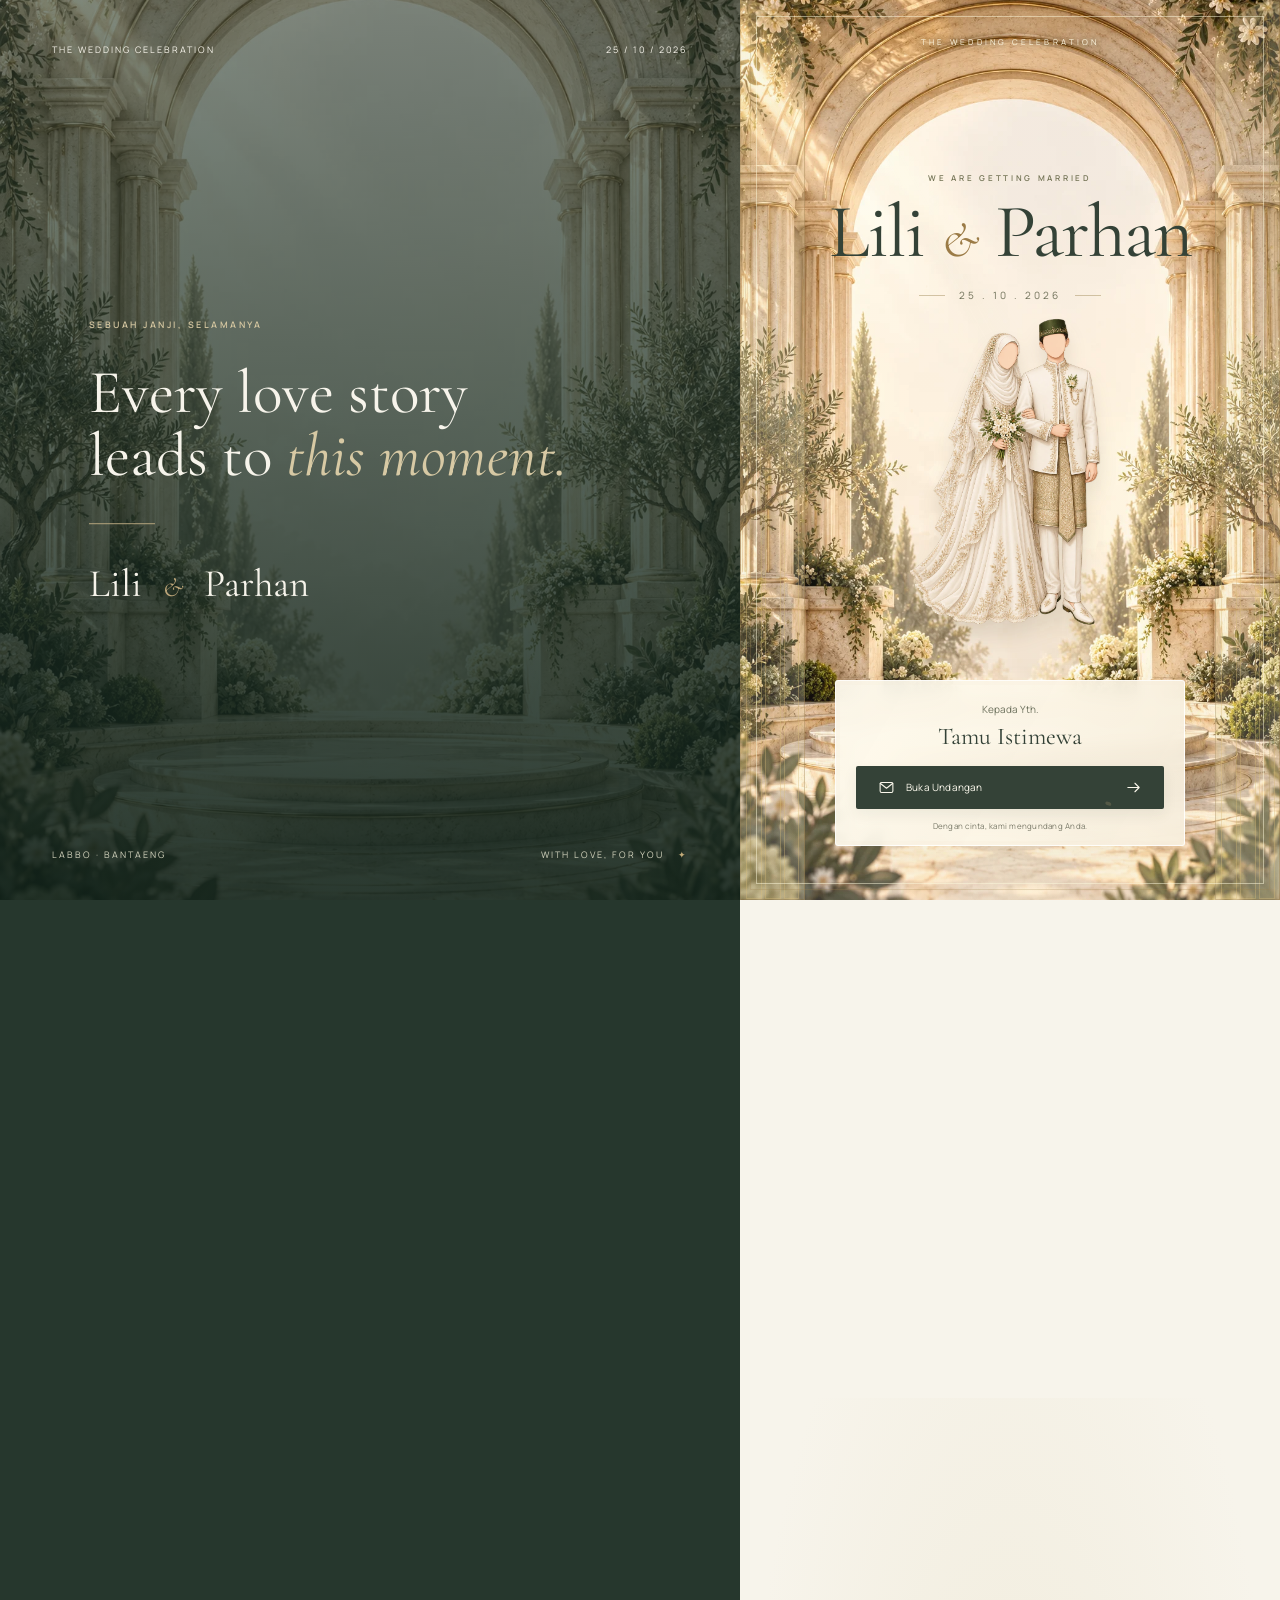
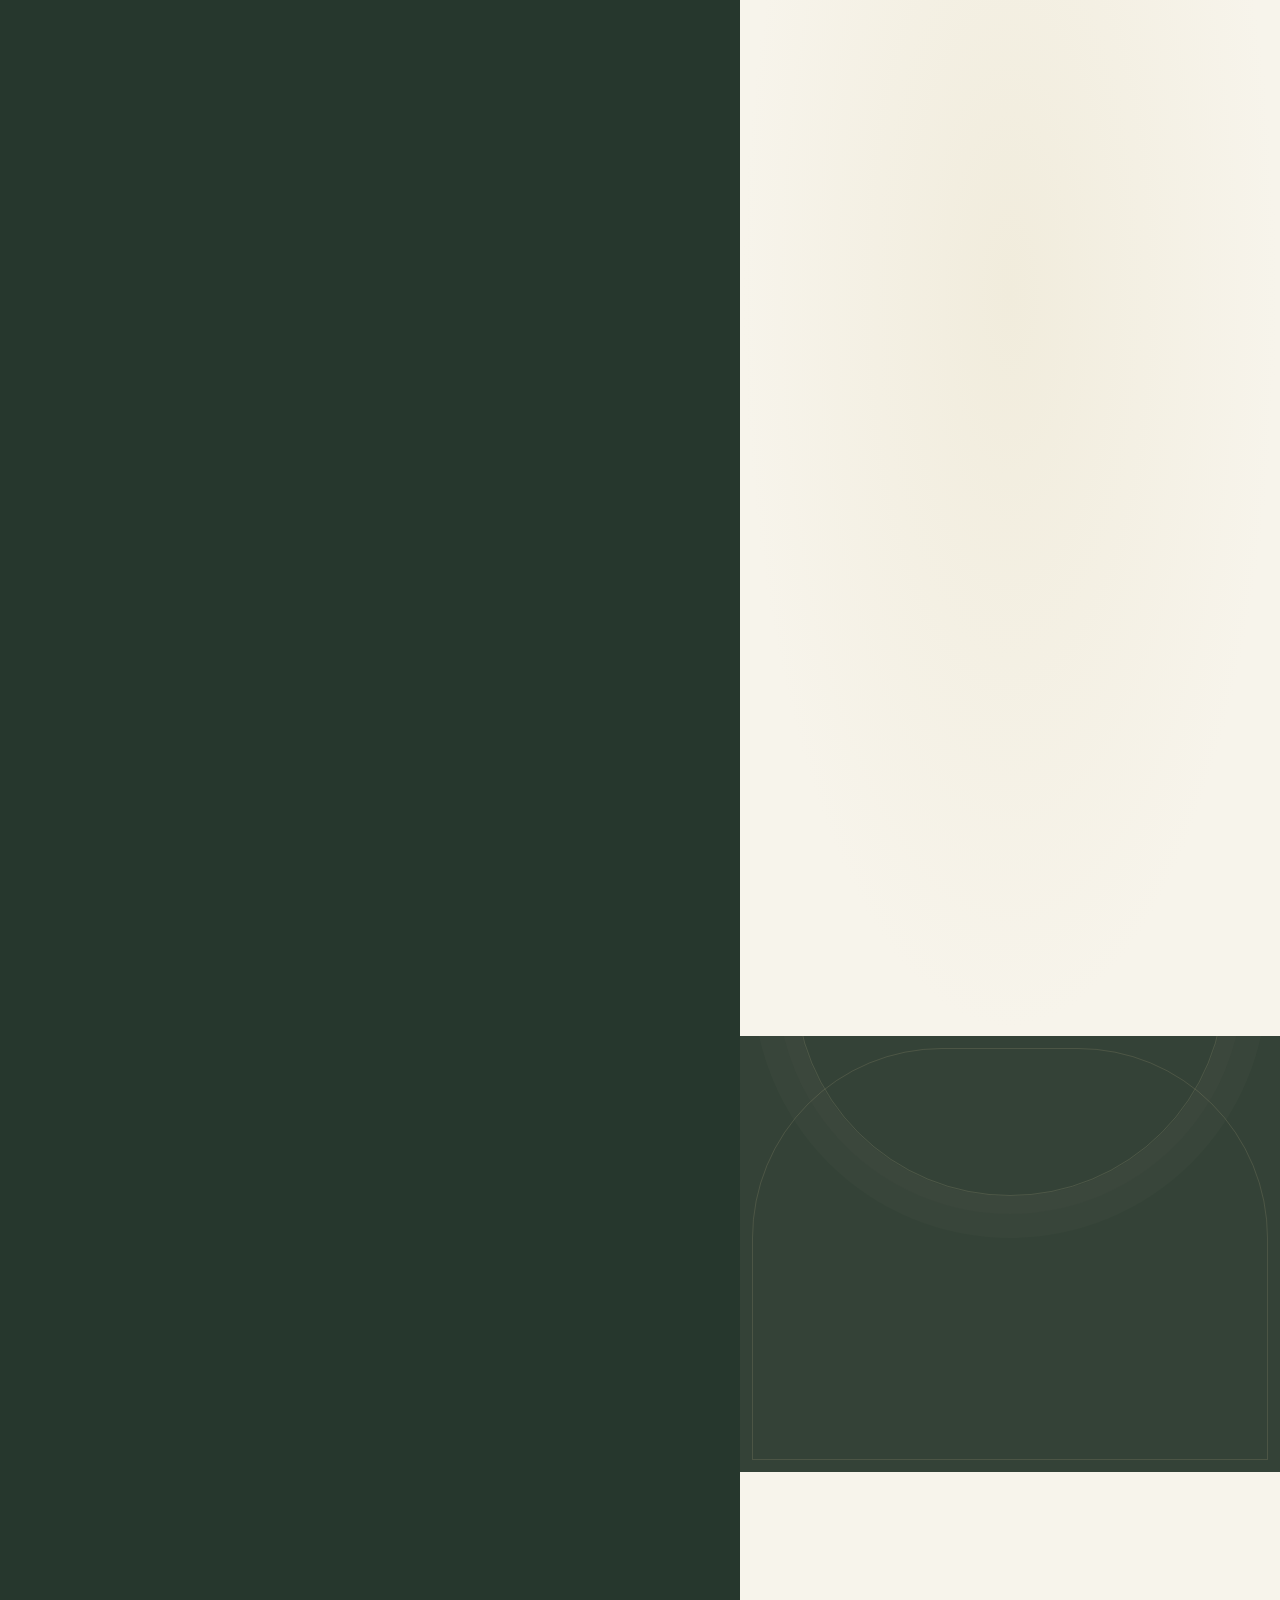
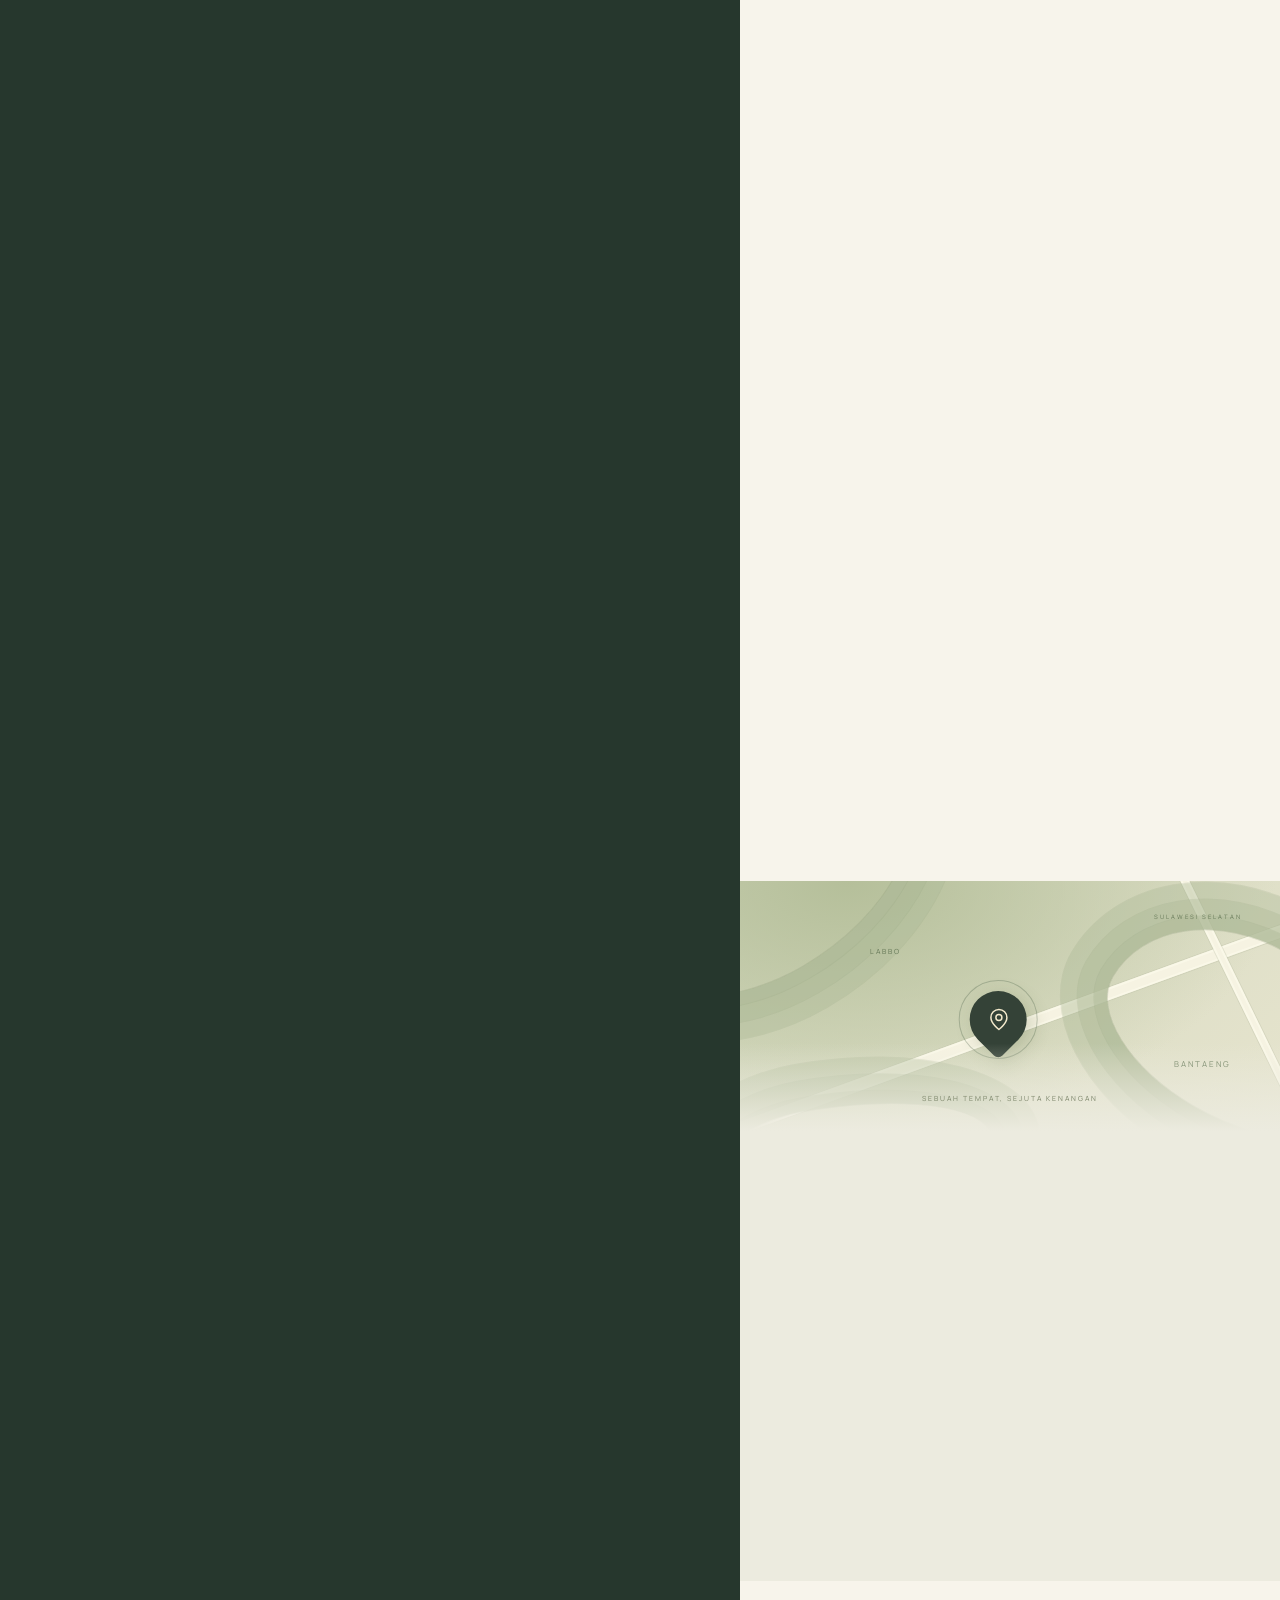
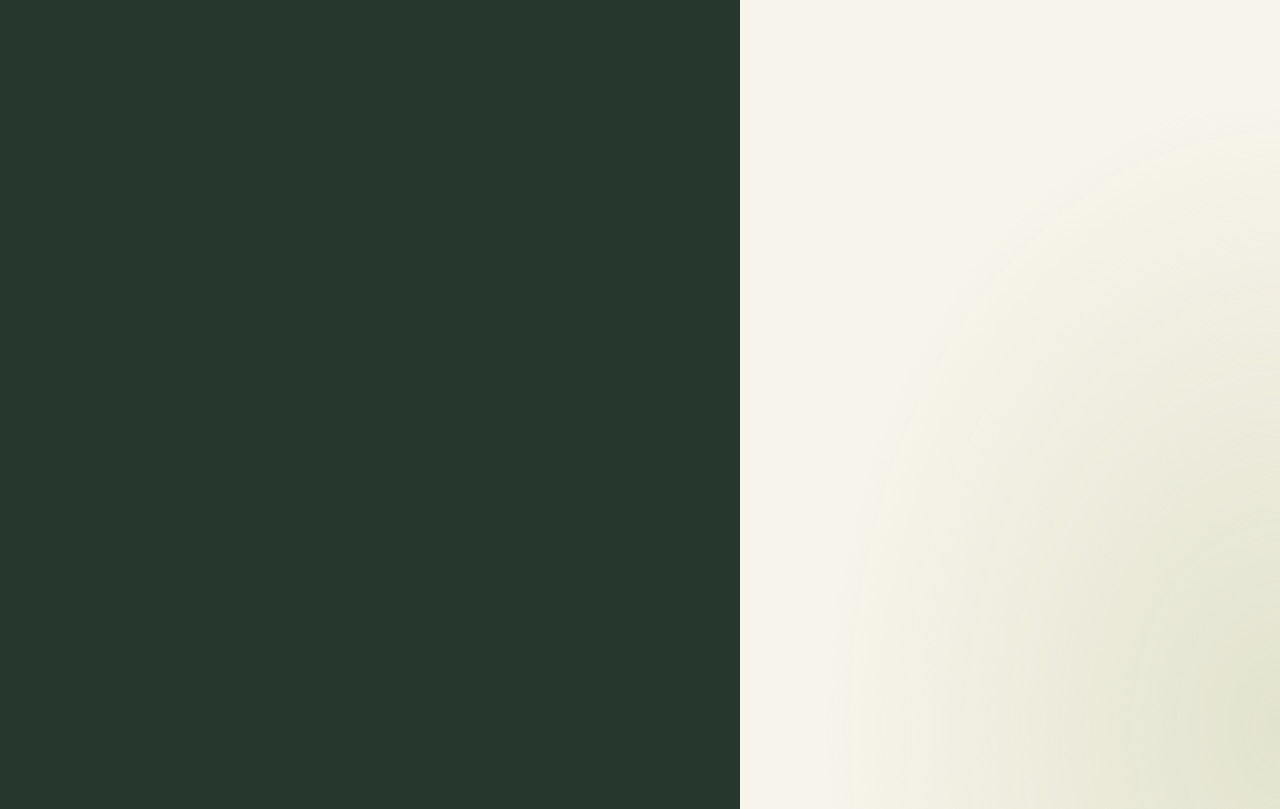
==== index.html @ 1f547a59 "Add files via upload" ====
<!doctype html>
<html lang="id">

<head>
  <meta charset="utf-8">
  <meta name="viewport" content="width=device-width, initial-scale=1, viewport-fit=cover">
  <meta name="theme-color" content="#344237">
  <meta name="description"
    content="Undangan pernikahan Sulis Saputri & M. Parhan Pawis. Minggu, 25 Oktober 2026, pukul 10.00 WITA. Panjang Selatan, Desa Labbo, Bantaeng.">
  <title>Lili & Parhan — Sebuah Janji, Selamanya</title>
  <link rel="icon" href="assets/favicon.svg" type="image/svg+xml">
  <link rel="preload" href="assets/cormorant-regular.ttf" as="font" type="font/ttf" crossorigin>
  <link rel="preload" href="assets/garden.webp" as="image">
  <link rel="stylesheet" href="style.css">
  <script src="script.js" defer></script>
</head>

<body class="is-locked">
  <svg class="icon-definitions" xmlns="http://www.w3.org/2000/svg" aria-hidden="true">
    <defs>
      <symbol id="i-arrow" viewBox="0 0 24 24">
        <path d="M4 12h16m-6-6 6 6-6 6" />
      </symbol>
      <symbol id="i-envelope" viewBox="0 0 24 24">
        <rect x="3" y="5" width="18" height="14" rx="2" />
        <path d="m3 6 9 7 9-7" />
      </symbol>
      <symbol id="i-flower" viewBox="0 0 24 24">
        <path d="M12 9C4-3 1 10 8 12c-12 8 1 11 4 4 8 12 11-1 4-4 12-8-1-11-4-3Z" />
        <circle cx="12" cy="12" r="2" />
      </symbol>
      <symbol id="i-home" viewBox="0 0 24 24">
        <path d="m3 11 9-8 9 8M5 9v12h14V9M9 21v-8h6v8" />
      </symbol>
      <symbol id="i-heart" viewBox="0 0 24 24">
        <path
          d="M20.8 4.6a5.4 5.4 0 0 0-7.6 0L12 5.8l-1.2-1.2a5.4 5.4 0 0 0-7.6 7.6L12 21l8.8-8.8a5.4 5.4 0 0 0 0-7.6Z" />
      </symbol>
      <symbol id="i-calendar" viewBox="0 0 24 24">
        <rect x="3" y="5" width="18" height="16" rx="2" />
        <path d="M7 3v4m10-4v4M3 11h18m-14 4h3m4 0h3" />
      </symbol>
      <symbol id="i-pin" viewBox="0 0 24 24">
        <path d="M20 10c0 6-8 12-8 12S4 16 4 10a8 8 0 1 1 16 0Z" />
        <circle cx="12" cy="10" r="3" />
      </symbol>
      <symbol id="i-music" viewBox="0 0 24 24">
        <path d="M9 18V5l12-2v13M9 9l12-2" />
        <ellipse cx="6" cy="18" rx="3" ry="3" />
        <ellipse cx="18" cy="16" rx="3" ry="3" />
      </symbol>
      <symbol id="i-copy" viewBox="0 0 24 24">
        <rect x="8" y="8" width="13" height="13" rx="2" />
        <path d="M16 8V3H3v13h5" />
      </symbol>
      <symbol id="i-share" viewBox="0 0 24 24">
        <path d="M12 16V3m-5 5 5-5 5 5M5 12H3v9h18v-9h-2" />
      </symbol>
      <symbol id="i-sparkle" viewBox="0 0 24 24">
        <path d="m12 2 2.8 7.2L22 12l-7.2 2.8L12 22l-2.8-7.2L2 12l7.2-2.8Z" />
      </symbol>
      <symbol id="i-clock" viewBox="0 0 24 24">
        <circle cx="12" cy="12" r="9" />
        <path d="M12 7v5l3 2" />
      </symbol>
    </defs>
  </svg>

  <aside class="desktop-story" aria-hidden="true">
    <img class="desktop-garden" src="assets/garden.webp" alt="">
    <div class="desktop-shade"></div>
    <div class="desktop-top"><span>THE WEDDING CELEBRATION</span><span>25 / 10 / 2026</span></div>
    <div class="desktop-copy"><span class="eyebrow light">SEBUAH JANJI, SELAMANYA</span>
      <h2>Every love story<br>leads to <em>this moment.</em></h2>
      <div class="desktop-rule"></div>
      <p>Lili <i>&</i> Parhan</p>
    </div>
    <div class="desktop-bottom"><span>LABBO · BANTAENG</span><span>WITH LOVE, FOR YOU <span
          class="tiny-star">✦</span></span></div>
  </aside>

  <div class="invitation-shell">
    <section id="cover" class="cover" aria-label="Sampul undangan pernikahan">
      <div class="cover-world scene" aria-hidden="true">
        <img class="garden-image" src="assets/garden.webp" alt="" fetchpriority="high">
        <div class="cover-haze"></div>
        <div class="light-beam beam-one"></div>
        <div class="light-beam beam-two"></div>
        <div class="arch-outline"></div>
      </div>
      <div class="cover-border" aria-hidden="true"></div>
      <span class="cover-edition">THE WEDDING CELEBRATION</span>
      <header class="cover-heading">
        <span class="eyebrow">WE ARE GETTING MARRIED</span>
        <h1>Lili <span>&</span> Parhan</h1>
        <p class="cover-date"><span></span>25 . 10 . 2026<span></span></p>
      </header>
      <img class="cover-couple" src="assets/couple.webp"
        alt="Ilustrasi Lili dan Parhan, pasangan pengantin dengan wajah tanpa fitur" fetchpriority="high">
      <div class="guest-card">
        <span class="guest-salutation">Kepada Yth.</span>
        <p class="guest-name" data-guest>Tamu Istimewa</p>
        <button class="button button-primary" id="open-invitation"><svg class="icon">
            <use href="#i-envelope" />
          </svg><span>Buka Undangan</span><svg class="icon button-arrow">
            <use href="#i-arrow" />
          </svg></button>
        <span class="guest-footnote">Dengan cinta, kami mengundang Anda.</span>
      </div>
      <div class="opening-gates" aria-hidden="true">
        <div class="gate gate-left"><i></i><i></i><i></i></div>
        <div class="gate gate-right"><i></i><i></i><i></i></div>
      </div>
      <div class="opening-light" aria-hidden="true"></div>
      <div class="opening-monogram" aria-hidden="true"><span>L <i>&</i> P</span><small>SEBUAH JANJI, SELAMANYA</small>
      </div>
    </section>

    <main id="invitation" inert>
      <section id="home" class="hero section-anchor" aria-labelledby="main-title">
        <div class="hero-world scene" aria-hidden="true"><img class="garden-image" src="assets/garden.webp" alt="">
          <div class="hero-haze"></div>
          <div class="light-beam beam-one"></div>
        </div>
        <div class="hero-heading"><span class="eyebrow">THE WEDDING OF</span>
          <h2 id="main-title" tabindex="-1">Lili <span>&</span> Parhan</h2>
          <p class="hero-tagline">Sebuah janji, selamanya.</p>
        </div>
        <img class="hero-couple" src="assets/couple.webp" alt="Ilustrasi pengantin Lili dan Parhan tanpa fitur wajah">
        <div class="hero-bottom"><span class="hero-date">MINGGU, 25 OKTOBER 2026</span><span class="hero-place">Labbo,
            Bantaeng</span><a class="scroll-cue" href="#mempelai"><span>GULIR UNTUK MENJELAJAH</span><i></i></a></div>
      </section>

      <section class="intro section-pad">
        <div class="reveal"><span class="ornament">✧</span>
          <p class="eyebrow">ATAS NAMA CINTA DAN RIDHA-NYA</p>
          <p class="bismillah" lang="ar" dir="rtl">بِسْمِ اللَّهِ الرَّحْمَٰنِ الرَّحِيمِ</p>
          <h2 class="section-title">Dua hati.<br><em>Satu perjalanan.</em></h2>
          <p class="body-copy">Dengan memohon rahmat dan ridha Allah SWT, kami bermaksud mengundang Anda untuk hadir dan
            berbagi kebahagiaan di hari pernikahan kami.</p>
          <div class="fine-divider"><span>✦</span></div>
        </div>
      </section>

      <section id="mempelai" class="couple-section section-anchor section-pad">
        <div class="section-heading reveal"><span class="eyebrow">MEMPELAI</span>
          <h2 class="section-title">Kami yang <em>berbahagia</em></h2>
        </div>
        <div class="portrait-stage reveal">
          <div class="portrait-arch"><span class="portrait-monogram">L <i>&</i> P</span></div>
          <div class="portrait-line"></div><img src="assets/couple.webp"
            alt="Karakter pengantin wanita berhijab dan pria bersongkok, tanpa fitur wajah" loading="lazy"><span
            class="portrait-caption">TOGETHER, BY HIS GRACE</span>
        </div>
        <div class="bride-bio reveal"><span class="bio-role">THE BRIDE</span>
          <h3>Sulis Saputri</h3><span class="nickname">Lili</span>
          <p>Putri dari pasangan<br><strong>Ibu Diana & Bapak Jufri</strong></p>
        </div>
        <div class="couple-ampersand reveal">&</div>
        <div class="groom-bio reveal"><span class="bio-role">THE GROOM</span>
          <h3>M. Parhan Pawis</h3><span class="nickname">Parhan</span>
          <p>Putra dari pasangan<br><strong>Alm.Ibu Hamdana Hafid & Bapak Bohari</strong></p>
        </div>
      </section>

      <section class="promise-section section-pad">
        <div class="promise-ring" aria-hidden="true"></div>
        <div class="reveal"><svg class="icon promise-flower" aria-hidden="true">
            <use href="#i-flower" />
          </svg><span class="eyebrow light">DENGAN-NYA, KAMI MEMULAI</span>
          <p class="promise-quote">“Semoga langkah kecil ini menjadi awal dari ibadah terpanjang, dan cinta yang selalu
            menemukan jalan pulang.”</p><span class="promise-sign">Lili & Parhan</span>
        </div>
      </section>

      <section id="acara" class="event-section section-pad section-anchor">
        <div class="section-heading reveal"><span class="eyebrow">THE DAY WE SAY YES</span>
          <h2 class="section-title">Hari yang <em>dinantikan</em></h2>
          <p class="body-copy">Kehadiran dan doa Anda menjadi bagian<br>terindah dari awal perjalanan kami.</p>
        </div>
        <article class="event-card reveal">
          <div class="event-card-inner"><svg class="icon event-icon" aria-hidden="true">
              <use href="#i-sparkle" />
            </svg>
            <h3>Akad Nikah</h3>
            <div class="event-date"><span>MINGGU</span><strong>25</strong><span>OKTOBER<br>2026</span></div>
            <div class="event-time"><svg class="icon">
                <use href="#i-clock" />
              </svg><span>Pukul 10.00 WITA</span></div>
            <div class="event-rule"></div>
            <p class="event-address">Panjang Selatan, Desa Labbo</p>
            <p class="event-region">Kec. Tompobulu, Kab. Bantaeng</p><button class="button button-outline"
              id="save-date"><svg class="icon">
                <use href="#i-calendar" />
              </svg>Simpan Tanggal</button>
          </div>
        </article>
        <div class="countdown-wrap reveal">
          <p class="eyebrow" id="countdown-label">MENUJU HARI BAHAGIA</p>
          <div class="countdown" aria-label="Hitung mundur menuju akad">
            <div><strong data-count="days">00</strong><span>HARI</span></div><i>:</i>
            <div><strong data-count="hours">00</strong><span>JAM</span></div><i>:</i>
            <div><strong data-count="minutes">00</strong><span>MENIT</span></div><i>:</i>
            <div><strong data-count="seconds">00</strong><span>DETIK</span></div>
          </div>
        </div>
      </section>

      <section id="lokasi" class="location-section section-anchor">
        <div class="location-art" aria-hidden="true">
          <div class="map-contour contour-one"></div>
          <div class="map-contour contour-two"></div>
          <div class="map-contour contour-three"></div>
          <div class="map-road road-one"></div>
          <div class="map-road road-two"></div><span class="map-label label-labbo">LABBO</span><span
            class="map-label label-bantaeng">BANTAENG</span><span class="map-label label-south">SULAWESI SELATAN</span>
          <div class="map-destination"><span class="map-pulse"></span><svg class="icon">
              <use href="#i-pin" />
            </svg></div><span class="map-caption">SEBUAH TEMPAT, SEJUTA KENANGAN</span>
        </div>
        <div class="location-content section-pad reveal"><span class="eyebrow">TEMPAT KITA BERTEMU</span>
          <h2 class="section-title">Sampai jumpa<br><em>di hari bahagia.</em></h2>
          <p class="location-address">Panjang Selatan, Desa Labbo</p>
          <p class="body-copy">Kecamatan Tompobulu<br>Kabupaten Bantaeng, Sulawesi Selatan</p><a
            class="button button-primary" data-map-link
            href="https://www.google.com/maps/search/?api=1&query=Panjang%20Selatan%20Desa%20Labbo%20Tompobulu%20Bantaeng"
            target="_blank" rel="noopener noreferrer"><svg class="icon">
              <use href="#i-pin" />
            </svg>Buka Google Maps<svg class="icon button-arrow">
              <use href="#i-arrow" />
            </svg></a><button class="text-button" id="copy-address"><svg class="icon">
              <use href="#i-copy" />
            </svg>Salin alamat</button>
        </div>
      </section>

      <section id="penutup" class="closing-section section-anchor section-pad">
        <div class="reveal">
          <div class="closing-seal">L<span>&</span>P</div><span class="eyebrow">DENGAN SEGENAP HATI</span>
          <h2 class="section-title">Bahagia kami,<br><em>lengkap bersama Anda.</em></h2>
          <p class="body-copy">Merupakan suatu kehormatan dan kebahagiaan bagi kami apabila Anda berkenan hadir serta
            memberikan doa restu.</p>
          <p class="closing-salam">Wassalamu’alaikum warahmatullahi wabarakatuh.</p>
          <p class="closing-names">Lili <i>&</i> Parhan</p><span class="closing-date">25 OKTOBER 2026</span><button
            class="text-button" id="share-invitation"><svg class="icon">
              <use href="#i-share" />
            </svg>Bagikan undangan</button>
          <div class="footer-line"></div><span class="footer-note">DIBUAT DENGAN CINTA <span>✦</span> DIRAYAKAN
            BERSAMA</span>
        </div>
      </section>
    </main>

    <canvas id="petals" aria-hidden="true"></canvas>
    <button id="music-toggle" class="music-toggle" type="button" aria-label="Nyalakan musik" aria-pressed="false"><svg
        class="icon">
        <use href="#i-music" />
      </svg><span class="sound-bars" aria-hidden="true"><i></i><i></i><i></i></span></button>
    <nav class="dock" aria-label="Navigasi undangan"><a href="#home" class="is-active" aria-current="location"><svg
          class="icon">
          <use href="#i-home" />
        </svg><span>Beranda</span></a><a href="#mempelai"><svg class="icon">
          <use href="#i-heart" />
        </svg><span>Mempelai</span></a><a href="#acara"><svg class="icon">
          <use href="#i-calendar" />
        </svg><span>Acara</span></a><a href="#lokasi"><svg class="icon">
          <use href="#i-pin" />
        </svg><span>Lokasi</span></a></nav>
    <div id="toast" role="status" aria-live="polite"></div>
  </div>
  <noscript>
    <div class="noscript-note">Aktifkan JavaScript untuk menikmati animasi undangan. Akad Lili & Parhan: Minggu, 25
      Oktober 2026, pukul 10.00 WITA, Panjang Selatan, Desa Labbo, Kec. Tompobulu, Kab. Bantaeng.</div>
  </noscript>
</body>

</html>
---- style.css ----
@font-face{font-family:Cormorant;src:url('assets/cormorant-regular.ttf') format('truetype');font-weight:400 600;font-display:swap}
@font-face{font-family:Cormorant;src:url('assets/cormorant-italic.ttf') format('truetype');font-style:italic;font-weight:400 600;font-display:swap}
@font-face{font-family:Manrope;src:url('assets/manrope-regular.ttf') format('truetype');font-weight:400 500;font-display:swap}
@font-face{font-family:Manrope;src:url('assets/manrope-semibold.ttf') format('truetype');font-weight:600 800;font-display:swap}
:root{--paper:#f7f4eb;--cream:#eee7d7;--green:#344237;--green-deep:#26372d;--gold:#a58b58;--ink:#344237;--muted:#717566;--line:#d8d0bc;--serif:Cormorant,Georgia,serif;--sans:Manrope,Arial,sans-serif;--shell:540px}
*{box-sizing:border-box}html{scroll-behavior:smooth;scroll-padding-top:24px}body{margin:0;background:var(--green-deep);font-family:var(--sans);color:var(--ink);font-size:13px;line-height:1.8;-webkit-font-smoothing:antialiased}body.is-locked{overflow:hidden}button,a{-webkit-tap-highlight-color:transparent}button{font:inherit;cursor:pointer;border:0}a{color:inherit;text-decoration:none}button:focus-visible,a:focus-visible{outline:2px solid #9d7631;outline-offset:5px}button:disabled{cursor:wait}img{max-width:100%;display:block}h1,h2,h3,p{margin:0}h1,h2,h3{font-family:var(--serif);font-weight:400;line-height:1.02}em{font-weight:400}svg{overflow:visible}.icon-definitions{position:absolute;width:0;height:0;overflow:hidden}.icon{width:20px;height:20px;fill:none;stroke:currentColor;stroke-width:1.5;stroke-linecap:round;stroke-linejoin:round;flex:none}.invitation-shell{max-width:var(--shell);margin-left:auto;position:relative;background:var(--paper);overflow:clip}
.desktop-story{position:fixed;inset:0 var(--shell) 0 0;overflow:hidden;color:var(--paper)}.desktop-garden{width:100%;height:100%;object-fit:cover;object-position:center 64%;filter:saturate(.55)}.desktop-shade{position:absolute;inset:0;background:linear-gradient(180deg,#192b208c,#1a2d23bf 52%,#13241be6)}.desktop-top,.desktop-bottom{position:absolute;left:7%;right:7%;display:flex;justify-content:space-between;gap:20px;font-size:9px;letter-spacing:2px}.desktop-top{top:42px}.desktop-bottom{bottom:37px;color:#d3d3bd}.tiny-star{color:#c2ab79;padding-left:10px}.desktop-copy{position:absolute;top:50%;left:12%;right:8%;transform:translateY(-44%)}.desktop-copy h2{font-size:clamp(46px,4.8vw,84px);margin:30px 0;line-height:1.02;max-width:700px}.desktop-copy h2 em{color:#d7c9a4}.desktop-rule{width:66px;height:1px;background:#b4a37c;margin:35px 0 25px}.desktop-copy>p{font-family:var(--serif);font-size:39px}.desktop-copy>p i{font-size:27px;color:#bca579;margin:0 12px}.eyebrow{display:block;font-family:var(--sans);font-size:9px;font-weight:600;letter-spacing:2.5px;line-height:1.7;text-transform:uppercase;color:#7b7c62}.eyebrow.light{color:#d4c6a0}
.cover{position:fixed;right:0;top:0;width:100%;max-width:var(--shell);height:100svh;min-height:580px;z-index:40;background:#f2e7d0;overflow:hidden;perspective:1200px}.cover[hidden]{display:none}.cover-world,.hero-world{position:absolute;inset:0;overflow:hidden;transform-origin:50% 58%;will-change:transform}.garden-image{height:100%;width:100%;object-fit:cover;object-position:center center;transform:scale(1.025);animation:garden-breathe 12s ease-in-out infinite alternate}.cover-haze{position:absolute;inset:0;background:linear-gradient(180deg,transparent,rgba(255,248,230,.07) 22%,rgba(255,248,230,.14) 48%,transparent 70%,rgba(248,238,215,.24))}.cover-border{position:absolute;inset:16px;border:1px solid #fffbdf7d;outline:1px solid #9f814c3b;outline-offset:5px;pointer-events:none;z-index:5}.cover-edition{position:absolute;top:35px;left:0;right:0;text-align:center;font-size:8px;letter-spacing:3.1px;color:#fef7df;text-shadow:0 1px 6px #2b342a}.cover-heading{position:absolute;top:18%;left:5%;right:5%;text-align:center;z-index:3}.cover-heading .eyebrow{font-size:8px;letter-spacing:2.7px;color:#747456}.cover-heading h1{font-size:clamp(55px,13vw,76px);margin:9px 0 15px;letter-spacing:-2px;white-space:nowrap}.cover-heading h1 span{display:inline-block;font-style:italic;font-size:.65em;color:#9b7b46;margin:0 2px}.cover-date{display:flex;justify-content:center;align-items:center;gap:14px;font-size:10px;letter-spacing:3px;color:#6e7058}.cover-date>span{height:1px;width:26px;background:#a38c5d7a}.cover-couple{position:absolute;height:35%;width:auto;max-width:82%;object-fit:contain;bottom:30%;left:50%;transform:translateX(-50%);z-index:3;filter:drop-shadow(0 13px 9px #433d251e);animation:couple-arrive 1.6s ease both}.guest-card{position:absolute;bottom:6%;left:50%;transform:translateX(-50%);width:78%;max-width:350px;padding:16px 20px 12px;text-align:center;background:linear-gradient(120deg,#fffcf0ee,#f8f0dfeb);border:1px solid #ffffffc9;box-shadow:0 12px 40px #64552b14,inset 0 0 0 4px #eee6d229;backdrop-filter:blur(9px);z-index:5;border-radius:3px}.guest-salutation{font-size:10px;color:#6f735f}.guest-name{font-family:var(--serif);font-size:24px;line-height:1.3;margin:1px 0 13px;overflow-wrap:anywhere}.guest-footnote{display:block;font-size:8px;letter-spacing:.25px;color:#7b7b6a;margin-top:10px}
.button{display:inline-flex;align-items:center;justify-content:center;gap:11px;min-height:48px;padding:13px 22px;border-radius:2px;font-size:11px;line-height:1.6;letter-spacing:.2px;transition:background .25s,transform .25s,box-shadow .25s}.button:active{transform:scale(.98)}.button-primary{color:#fbf8ec;background:var(--green);box-shadow:0 5px 14px #31433214}.button-primary:hover{background:#475a45;box-shadow:0 7px 20px #31433229}.button-primary .icon{width:17px;height:17px}.button-arrow{margin-left:auto}.guest-card .button{width:100%;font-size:10px;min-height:43px}.button-outline{border:1px solid #a69978;background:transparent;color:var(--green)}.button-outline:hover{background:#e9e3d3}.light-beam{position:absolute;width:100px;top:-20%;height:140%;background:linear-gradient(90deg,transparent,#fff6c845,transparent);transform:rotate(-28deg);filter:blur(12px);pointer-events:none;opacity:.5;animation:light-drift 9s ease-in-out infinite alternate}.beam-one{left:0}.beam-two{left:54%;width:35px;animation-delay:-5s}.opening-gates{position:absolute;inset:0;z-index:2;pointer-events:none;perspective:1000px}.gate{position:absolute;top:0;bottom:0;width:12%;border:1px solid #a58b5866;background:linear-gradient(90deg,#e2d2a72b,#fffbea29);box-shadow:inset 0 0 30px #f8e5a547;transform-style:preserve-3d}.gate-left{left:0;transform-origin:left center;border-radius:0 160px 0 0}.gate-right{right:0;transform-origin:right center;border-radius:160px 0 0 0}.gate i{position:absolute;top:35%;bottom:0;border:1px solid #d9bd7b5c;width:25%;border-radius:100% 100% 0 0}.gate i:nth-child(1){left:8%}.gate i:nth-child(2){left:38%;top:24%}.gate i:nth-child(3){left:68%}.opening-light{position:absolute;inset:-20%;background:radial-gradient(ellipse,#fffdf2 10%,#fff4daaa 45%,transparent 70%);opacity:0;z-index:7;pointer-events:none}.opening-monogram{position:absolute;inset:0;display:flex;flex-direction:column;align-items:center;justify-content:center;opacity:0;z-index:8;pointer-events:none}.opening-monogram>span{font-family:var(--serif);font-size:90px;line-height:1}.opening-monogram i{color:var(--gold);font-size:50px}.opening-monogram small{font-size:8px;letter-spacing:3px;margin-top:20px}.is-opening .cover-world{animation:enter-garden 2.3s cubic-bezier(.37,.04,.23,1) both}.is-opening .cover-heading,.is-opening .guest-card,.is-opening .cover-couple,.is-opening .cover-edition{animation:cover-fade .6s ease both}.is-opening .gate-left{animation:gate-left 1.9s cubic-bezier(.2,.5,.2,1) both}.is-opening .gate-right{animation:gate-right 1.9s cubic-bezier(.2,.5,.2,1) both}.is-opening .opening-light{animation:opening-light 2.3s ease both}.is-opening .opening-monogram{animation:opening-monogram 2.3s ease both}.is-opening .cover-border{opacity:0;transition:opacity .4s}
.hero{height:100svh;min-height:700px;max-height:1050px;position:relative;overflow:hidden;text-align:center}.hero-haze{position:absolute;inset:0;background:linear-gradient(180deg,transparent 8%,#fff8e41c 25%,transparent 60%,#f6f1e699 83%,var(--paper) 100%)}.hero-heading{position:absolute;top:19%;left:6%;right:6%;z-index:2}.hero-heading h2{font-size:clamp(64px,15vw,84px);letter-spacing:-2px;margin:12px 0 13px;white-space:nowrap;outline:none}.hero-heading h2 span{font-style:italic;color:#9c8150;font-size:.65em}.hero-tagline{font-family:var(--serif);font-size:22px;font-style:italic;color:#77765d}.hero-couple{position:absolute;left:50%;bottom:22%;height:37%;max-width:85%;width:auto;transform:translateX(-50%);filter:drop-shadow(0 16px 10px #373c2526)}.hero-bottom{position:absolute;bottom:50px;left:0;right:0;display:flex;flex-direction:column;align-items:center}.hero-date{font-size:10px;letter-spacing:2px}.hero-place{font-family:var(--serif);font-size:22px;margin-top:4px;font-style:italic}.scroll-cue{display:flex;flex-direction:column;align-items:center;gap:13px;margin-top:29px;font-size:7px;letter-spacing:2px;color:#6e705a}.scroll-cue i{width:1px;height:28px;background:linear-gradient(#9d906d,transparent);animation:scroll-hint 2s ease-in-out infinite}.is-open .hero-heading{animation:hero-rise 1.3s both}.is-open .hero-couple{animation:couple-arrive 1.8s both}
.section-pad{padding:75px 42px;text-align:center}.section-anchor{scroll-margin-top:18px}.section-title{font-size:43px;line-height:1.08;letter-spacing:-.8px}.section-title em{color:#8b8e70}.body-copy{font-size:12px;line-height:2;color:#747969}.intro{background:var(--paper);padding-top:40px;padding-bottom:20px}.ornament{display:block;color:var(--gold);font-size:34px;margin-bottom:24px}.bismillah{font-family:Georgia,'Times New Roman',serif;font-size:25px;line-height:2;margin-top:28px;color:#7c7e60}.intro .section-title{margin:17px 0 24px}.intro .body-copy{max-width:335px;margin:0 auto}.fine-divider{height:1px;background:linear-gradient(90deg,transparent,var(--line),transparent);margin:53px auto 0;max-width:210px;position:relative}.fine-divider>span{position:absolute;top:50%;left:50%;transform:translate(-50%,-50%);background:var(--paper);color:#9f966e;font-size:11px;padding:0 17px}.section-heading .section-title{margin-top:16px}.section-heading .body-copy{margin-top:22px}.couple-section{padding-top:65px;padding-bottom:78px;background:radial-gradient(ellipse at 50% 40%,#eee8d5aa,transparent 70%),var(--paper)}.couple-section .section-title{font-size:40px}.couple-section .section-title em{display:block}.portrait-stage{height:382px;max-width:310px;position:relative;margin:36px auto 35px;isolation:isolate}.portrait-arch{position:absolute;inset:0 14px;border-radius:150px 150px 5px 5px;background:linear-gradient(140deg,#e2dfc9,#d3d2b8 60%,#bfc4a4);box-shadow:inset 9px 7px 22px #7e826b10,inset -4px -2px 10px #ffffff60,0 12px 28px #414a2912;overflow:hidden}.portrait-arch:before,.portrait-arch:after{content:'';position:absolute;inset:10px;border:1px solid #faf7df8a;border-radius:150px 150px 0 0}.portrait-arch:after{inset:20px;border-color:#9d9b7952}.portrait-monogram{font-family:var(--serif);font-size:92px;color:#f7f1d760;position:absolute;top:31px;left:0;right:0;line-height:1}.portrait-monogram i{font-size:55px}.portrait-stage img{position:absolute;bottom:15px;height:310px;left:50%;transform:translateX(-50%);filter:drop-shadow(0 12px 7px #41452c1c)}.portrait-line{position:absolute;left:-4px;right:-4px;bottom:0;height:3px;border-radius:100%;background:#acb28f;box-shadow:0 6px 12px #43522b22}.portrait-caption{position:absolute;left:0;right:0;bottom:-28px;font-size:7px;letter-spacing:2.5px;color:#929476}.bride-bio{margin-top:63px}.bio-role{font-size:8px;letter-spacing:2.5px;color:#99936e}.bride-bio h3,.groom-bio h3{font-size:47px;margin:12px 0 4px;letter-spacing:-1px}.nickname{font-family:var(--serif);font-size:22px;font-style:italic;color:#969678}.bride-bio p,.groom-bio p{font-size:11px;line-height:2.1;color:#888a79;margin-top:17px}.bride-bio strong,.groom-bio strong{font-weight:500;color:#58614d}.couple-ampersand{font-family:var(--serif);font-style:italic;color:#b1a57c;font-size:62px;line-height:1;margin:27px 0}
.promise-section{position:relative;isolation:isolate;overflow:hidden;background:var(--green);color:var(--paper);padding:69px 43px 75px}.promise-section:before{content:'';position:absolute;inset:12px;border:1px solid #d8c79a25;border-radius:190px 190px 0 0;z-index:-1}.promise-ring{position:absolute;width:430px;height:430px;top:-270px;left:calc(50% - 215px);border:1px solid #d8c79a27;border-radius:50%;box-shadow:0 0 0 18px #d8c79a04,0 0 0 42px #d8c79a06;z-index:-1}.promise-flower{display:block;width:33px;height:33px;color:#c2b68a;margin:0 auto 23px;stroke-width:1}.promise-quote{font-family:var(--serif);font-size:29px;line-height:1.4;margin:27px 0;letter-spacing:-.3px}.promise-sign{font-family:var(--serif);font-style:italic;font-size:25px;color:#c8ba92}
.event-section{background:var(--paper);padding:78px 30px 65px}.event-section .section-title{font-size:42px}.event-section .section-title em{display:block}.event-card{margin:36px auto 39px;background:#efecdf;max-width:370px;border:1px solid #d9d2bd;border-radius:180px 180px 3px 3px;box-shadow:0 18px 35px #424d2c0b;padding:9px;transform-style:preserve-3d}.event-card-inner{border:1px solid #c8c1a8;border-radius:170px 170px 1px 1px;padding:40px 20px 30px;background:radial-gradient(ellipse at top,#fffdf4,transparent 65%)}.event-icon{width:28px;height:28px;color:#a38d5b;stroke-width:1}.event-card h3{font-size:38px;margin:12px 0 22px}.event-date{display:flex;align-items:center;justify-content:center;gap:19px}.event-date>span{font-size:9px;letter-spacing:2px;line-height:1.8;width:66px}.event-date>strong{font-family:var(--serif);font-size:86px;font-weight:400;line-height:1;border-left:1px solid #d6ceba;border-right:1px solid #d6ceba;padding:0 19px}.event-time{display:flex;align-items:center;justify-content:center;gap:8px;margin-top:22px;font-size:11px}.event-time .icon{height:15px;width:15px}.event-rule{height:1px;width:65px;background:#beb08d;margin:25px auto 22px}.event-address{font-family:var(--serif);font-size:23px;line-height:1.2}.event-region{font-size:10px;color:#888873;margin:8px 0 23px}.event-card .button{min-height:42px;padding:9px 19px;font-size:10px}.event-card .button .icon{height:16px;width:16px}.countdown{display:flex;align-items:flex-start;justify-content:center;gap:15px;margin-top:18px}.countdown>div{width:48px;display:flex;flex-direction:column;align-items:center}.countdown strong{font-family:var(--serif);font-size:42px;font-weight:400;line-height:1.3}.countdown span{font-size:7px;letter-spacing:1.8px;color:#90937e;margin-top:4px}.countdown>i{font-family:var(--serif);font-size:27px;font-style:normal;color:#b5ad91;margin-top:5px}
.location-section{background:#ecebdf}.location-art{height:250px;overflow:hidden;position:relative;background:radial-gradient(ellipse at 20% 0,#b5bf9a,transparent 70%),linear-gradient(135deg,#d2d7bc,#e6e4ce);isolation:isolate}.location-art:after{content:'';position:absolute;inset:0;background:linear-gradient(180deg,transparent 65%,#ecebdf);z-index:2}.map-contour{position:absolute;border:1px solid #929e7e4f;border-radius:43% 57% 58% 42% / 60% 32% 68% 40%;width:320px;height:180px;box-shadow:0 0 0 13px #bac3a155,0 0 0 14px #929e7e33,0 0 0 30px #bdc6a433,0 0 0 31px #929e7e33,0 0 0 47px #bdc6a444,0 0 0 48px #929e7e33}.contour-one{top:-95px;left:-120px;transform:rotate(-30deg)}.contour-two{right:-140px;top:70px;transform:rotate(30deg)}.contour-three{left:-60px;bottom:-155px;transform:rotate(-10deg)}.map-road{position:absolute;height:12px;background:#f6f3e2;box-shadow:0 1px 0 #b8bba357,0 -1px 0 #b8bba357;width:130%;left:-10%;border:2px solid #fdfbecb3;transform:rotate(-20deg);top:53%;z-index:-1}.road-two{transform:rotate(64deg);left:20%;top:10%;height:8px}.map-label{position:absolute;font-size:7px;letter-spacing:2px;color:#667958}.label-labbo{top:65px;left:24%}.label-bantaeng{right:9%;bottom:60px;font-size:8px}.label-south{top:31px;right:7%;font-size:6px}.map-destination{position:absolute;left:50%;top:44%;transform:translate(-50%,-50%);height:57px;width:57px;display:flex;align-items:center;justify-content:center;background:var(--green);color:#f4eacc;border-radius:50% 50% 50% 6px;rotate:-45deg;box-shadow:0 7px 20px #3b502533}.map-destination .icon{rotate:45deg;height:24px;width:24px}.map-pulse{position:absolute;inset:-11px;border:1px solid #53684f55;border-radius:50%;animation:map-pulse 3s ease infinite}.map-caption{position:absolute;bottom:26px;left:0;right:0;text-align:center;font-size:7px;letter-spacing:2px;z-index:3;color:#7b8469}.location-content{padding-top:15px;padding-bottom:54px}.location-content .section-title{margin:18px 0 24px}.location-address{font-family:var(--serif);font-size:25px;margin-bottom:5px}.location-content .button{margin-top:24px;min-width:235px}.text-button{display:flex;align-items:center;justify-content:center;margin:20px auto 0;font-size:10px;gap:8px;min-height:40px;padding:7px 12px;background:none;color:#767e65;border-bottom:1px solid #a6ae924d}.text-button .icon{width:14px;height:14px}.text-button:hover{color:#344237;border-color:currentColor}
.closing-section{position:relative;overflow:hidden;padding-top:63px;padding-bottom:120px;background:radial-gradient(ellipse at 100% 90%,#e2e3ce,transparent 60%),var(--paper)}.closing-seal{width:83px;height:83px;border:1px solid #beb28e;border-radius:50%;margin:0 auto 34px;display:flex;align-items:center;justify-content:center;gap:1px;font-family:var(--serif);font-size:32px;color:#888a66;position:relative;background:#eeeddf;box-shadow:inset 0 0 0 5px #f9f4e9,0 5px 10px #4d54330a}.closing-seal:before{content:'';position:absolute;inset:-5px;border:1px solid #c6bd9d70;border-radius:50%}.closing-seal span{font-style:italic;font-size:22px}.closing-section .section-title{font-size:38px;margin:18px 0 25px}.closing-section .body-copy{max-width:310px;margin:auto}.closing-salam{font-size:10px;line-height:1.9;color:#777e69;margin:22px auto 29px;max-width:250px}.closing-names{font-family:var(--serif);font-size:46px;line-height:1.4}.closing-names i{font-size:31px;color:#a08f67}.closing-date{font-size:8px;letter-spacing:2.6px;color:#8b8e75}.closing-section .text-button{margin-top:30px}.footer-line{height:1px;background:#d7d6c3;margin:44px auto 20px;width:100px}.footer-note{font-size:6px;letter-spacing:1.2px;color:#92977f}.footer-note>span{padding:0 6px;color:var(--gold)}
.dock{position:fixed;z-index:20;bottom:max(18px,env(safe-area-inset-bottom));right:calc(var(--shell)/2);transform:translateX(50%) translateY(120px);display:flex;align-items:center;justify-content:space-between;width:304px;padding:7px 14px;border-radius:9px;border:1px solid #f7f3e15c;background:#344237f2;box-shadow:0 8px 25px #1d2d222b;backdrop-filter:blur(12px);opacity:0;transition:transform .8s ease,opacity .8s ease}.is-open .dock{transform:translateX(50%) translateY(0);opacity:1}.dock>a{width:58px;min-height:45px;border-radius:5px;display:flex;flex-direction:column;align-items:center;justify-content:center;gap:4px;color:#f0ecd09e;font-size:7px;letter-spacing:.2px;transition:background .2s,color .2s}.dock .icon{width:17px;height:17px;stroke-width:1.3}.dock>a.is-active{color:#f8edc5;background:#a4ac8524}.music-toggle{position:fixed;top:25px;right:24px;z-index:21;display:flex;align-items:center;justify-content:center;width:36px;height:36px;border:1px solid #c5b8878c;border-radius:50%;background:#f8f4e5e6;color:#727959;box-shadow:0 4px 15px #4d57351a;opacity:0;pointer-events:none;transition:opacity .6s;backdrop-filter:blur(8px)}.is-open .music-toggle{opacity:1;pointer-events:auto}.music-toggle .icon{width:15px;height:15px}.sound-bars{display:none;align-items:center;justify-content:center;gap:3px;height:14px}.sound-bars i{width:2px;background:#6e7b55;animation:equalizer 1s ease-in-out infinite alternate;height:8px}.sound-bars i:nth-child(2){height:14px;animation-delay:-.4s}.sound-bars i:nth-child(3){height:5px;animation-delay:-.7s}.is-playing .sound-bars{display:flex}.is-playing>.icon{display:none}#petals{position:fixed;inset:0 0 auto auto;width:100%;max-width:var(--shell);height:100%;pointer-events:none;z-index:6;opacity:.7}#toast{position:fixed;bottom:104px;right:calc(var(--shell)/2);transform:translate(50%,12px);background:#26392df5;color:#fff9e9;border:1px solid #c4b18155;border-radius:5px;max-width:330px;width:max-content;padding:12px 20px;text-align:center;font-size:11px;z-index:80;opacity:0;pointer-events:none;transition:opacity .3s,transform .3s}#toast.is-visible{opacity:1;transform:translate(50%,0)}.reveal{opacity:0;transform:translateY(26px);transition:opacity 1s ease,transform 1s cubic-bezier(.22,.61,.36,1)}.reveal.is-visible{opacity:1;transform:translateY(0)}.noscript-note{position:fixed;inset:auto 0 0;background:var(--paper);padding:25px;z-index:100;font-size:14px}.is-locked .dock,.is-locked .music-toggle{visibility:hidden}
@keyframes garden-breathe{to{transform:scale(1.065) translateY(-.4%)}}@keyframes light-drift{to{transform:translateX(60px) rotate(-22deg);opacity:.8}}@keyframes scroll-hint{50%{transform:translateY(7px);opacity:.5}}@keyframes couple-arrive{from{opacity:0;transform:translate(-50%,15px)}to{opacity:1;transform:translate(-50%,0)}}@keyframes hero-rise{from{opacity:0;transform:translateY(18px)}to{opacity:1;transform:translateY(0)}}@keyframes enter-garden{0%{transform:scale(1)}100%{transform:scale(2.2)}}@keyframes cover-fade{to{opacity:0;filter:blur(5px)}}@keyframes gate-left{0%{width:12%;transform:rotateY(0)}40%{width:34%}100%{width:34%;transform:rotateY(-110deg)}}@keyframes gate-right{0%{width:12%;transform:rotateY(0)}40%{width:34%}100%{width:34%;transform:rotateY(110deg)}}@keyframes opening-light{0%,15%{opacity:0}52%,80%,100%{opacity:1}}@keyframes opening-monogram{0%,34%{opacity:0;transform:translateY(15px) scale(.9)}56%,78%{opacity:1;transform:translateY(0) scale(1)}100%{opacity:0;transform:scale(1.08)}}@keyframes map-pulse{0%,100%{transform:scale(.9);opacity:.3}50%{transform:scale(1.18);opacity:.7}}@keyframes equalizer{to{height:3px}}
@media(min-width:1000px){.scene{translate:var(--pointer-x,0px) var(--pointer-y,0px)}.cover-heading{top:19%}.cover-couple{height:35%;bottom:30%}.hero-heading{top:18%}.hero-couple{height:40%;bottom:21%}.hero-bottom{bottom:48px}}
@media(max-width:999px){.desktop-story{display:none}.invitation-shell{margin:auto;max-width:540px}.cover{right:50%;transform:translateX(50%)}.dock,#toast{right:50%}.music-toggle{right:max(22px,calc((100vw - 540px)/2 + 22px))}#petals{right:50%;transform:translateX(50%)}}
@media(max-width:540px){.section-pad{padding-left:30px;padding-right:30px}.cover-heading h1{font-size:14vw}.hero-heading h2{font-size:15vw}.cover-heading{top:20%}.cover-heading .eyebrow{font-size:7px}.cover-couple{height:33%;bottom:29.5%}.guest-card{bottom:5.5%;padding:15px 18px 12px;width:80%}.hero-heading{top:20%}.hero-couple{height:36%;bottom:24%}.hero-bottom{bottom:52px}.hero{min-height:720px}.section-title{font-size:41px}.couple-section .section-title{font-size:38px}.event-section{padding-left:26px;padding-right:26px}.event-date{gap:10px}.event-date>strong{padding:0 14px}.event-card-inner{padding-left:15px;padding-right:15px}.promise-section{padding-left:34px;padding-right:34px}.closing-section .section-title{font-size:37px}.cover-date{font-size:9px}}
@media(max-height:740px){.cover-heading{top:17%}.cover-heading h1{margin:4px 0 8px}.cover-couple{height:31%;bottom:31%}.cover-edition{top:27px;font-size:7px}.guest-card{bottom:5%;padding-top:10px;padding-bottom:8px}.guest-name{font-size:22px;margin-bottom:8px}.guest-footnote{margin-top:7px;font-size:7px}.guest-card .button{min-height:39px;padding-top:9px;padding-bottom:9px}.cover-border{inset:12px}}
@media(max-width:360px){.section-pad{padding-left:23px;padding-right:23px}.cover-heading h1{font-size:49px}.guest-card{width:82%}.guest-name{font-size:21px}.eyebrow{letter-spacing:2px;font-size:8px}.portrait-stage{height:352px}.portrait-stage img{height:290px}.section-title{font-size:38px}.bride-bio h3,.groom-bio h3{font-size:41px}.event-card-inner{padding-left:10px;padding-right:10px}.event-date{gap:5px}.event-date>strong{font-size:75px;padding:0 12px}.dock{width:286px}.promise-quote{font-size:27px}}
@media(prefers-reduced-motion:reduce){html{scroll-behavior:auto}*,*:before,*:after{animation:none!important;transition:none!important}.reveal{opacity:1;transform:none}#petals{display:none}.is-opening .cover{opacity:0}.scene{translate:none!important}}
/* Keep the opening reachable on unusually short phone and landscape screens. */
@media(max-height:560px){.cover{min-height:0}.cover-heading{top:12%}.cover-heading h1{font-size:45px}.cover-couple{height:28%;bottom:36%}.guest-card{bottom:4%;padding:8px 15px}.guest-name{font-size:19px;line-height:1.2}.cover-edition{top:18px;font-size:6px}.guest-footnote{font-size:6px}.cover-border{inset:8px}}
@media(max-height:460px) and (min-width:600px){.cover-heading{top:23%;left:4%;right:49%}.cover-heading h1{font-size:36px}.cover-heading .eyebrow{font-size:6px;letter-spacing:1.5px}.cover-date{font-size:7px;letter-spacing:1px;gap:6px}.cover-date>span{width:15px}.cover-couple{left:27%;height:40%;bottom:8%}.guest-card{left:74%;width:43%;bottom:50%;transform:translate(-50%,50%)}.guest-card .button{font-size:8px;padding-left:10px;padding-right:10px;gap:8px}.guest-name{font-size:19px}}
.has-long-guest .guest-name{font-family:var(--sans);font-size:12px;font-weight:600;line-height:1.6;max-height:5em;overflow-y:auto;margin-top:5px}
.has-long-guest .cover-couple{bottom:34%;height:29%}
@media(max-height:460px) and (min-width:600px){.has-long-guest .cover-couple{bottom:8%;height:40%}}
#petals{z-index:42}
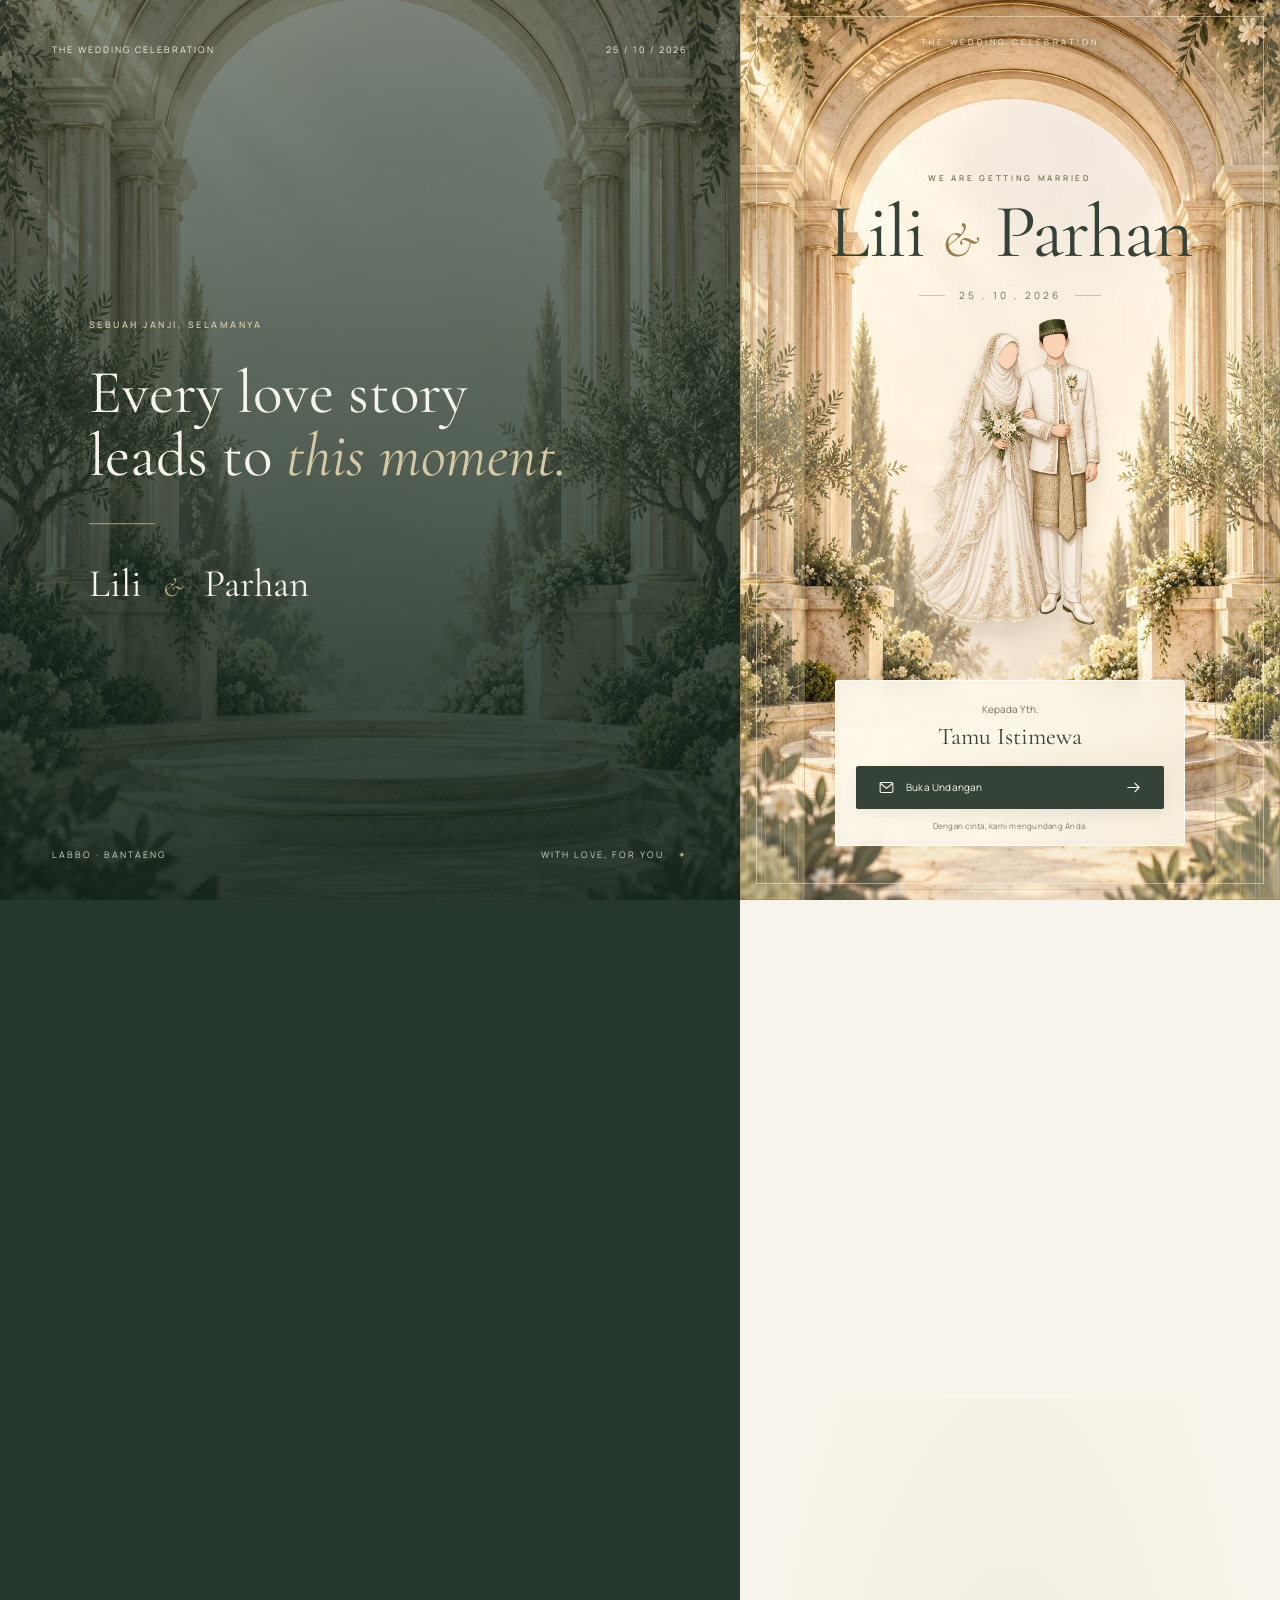
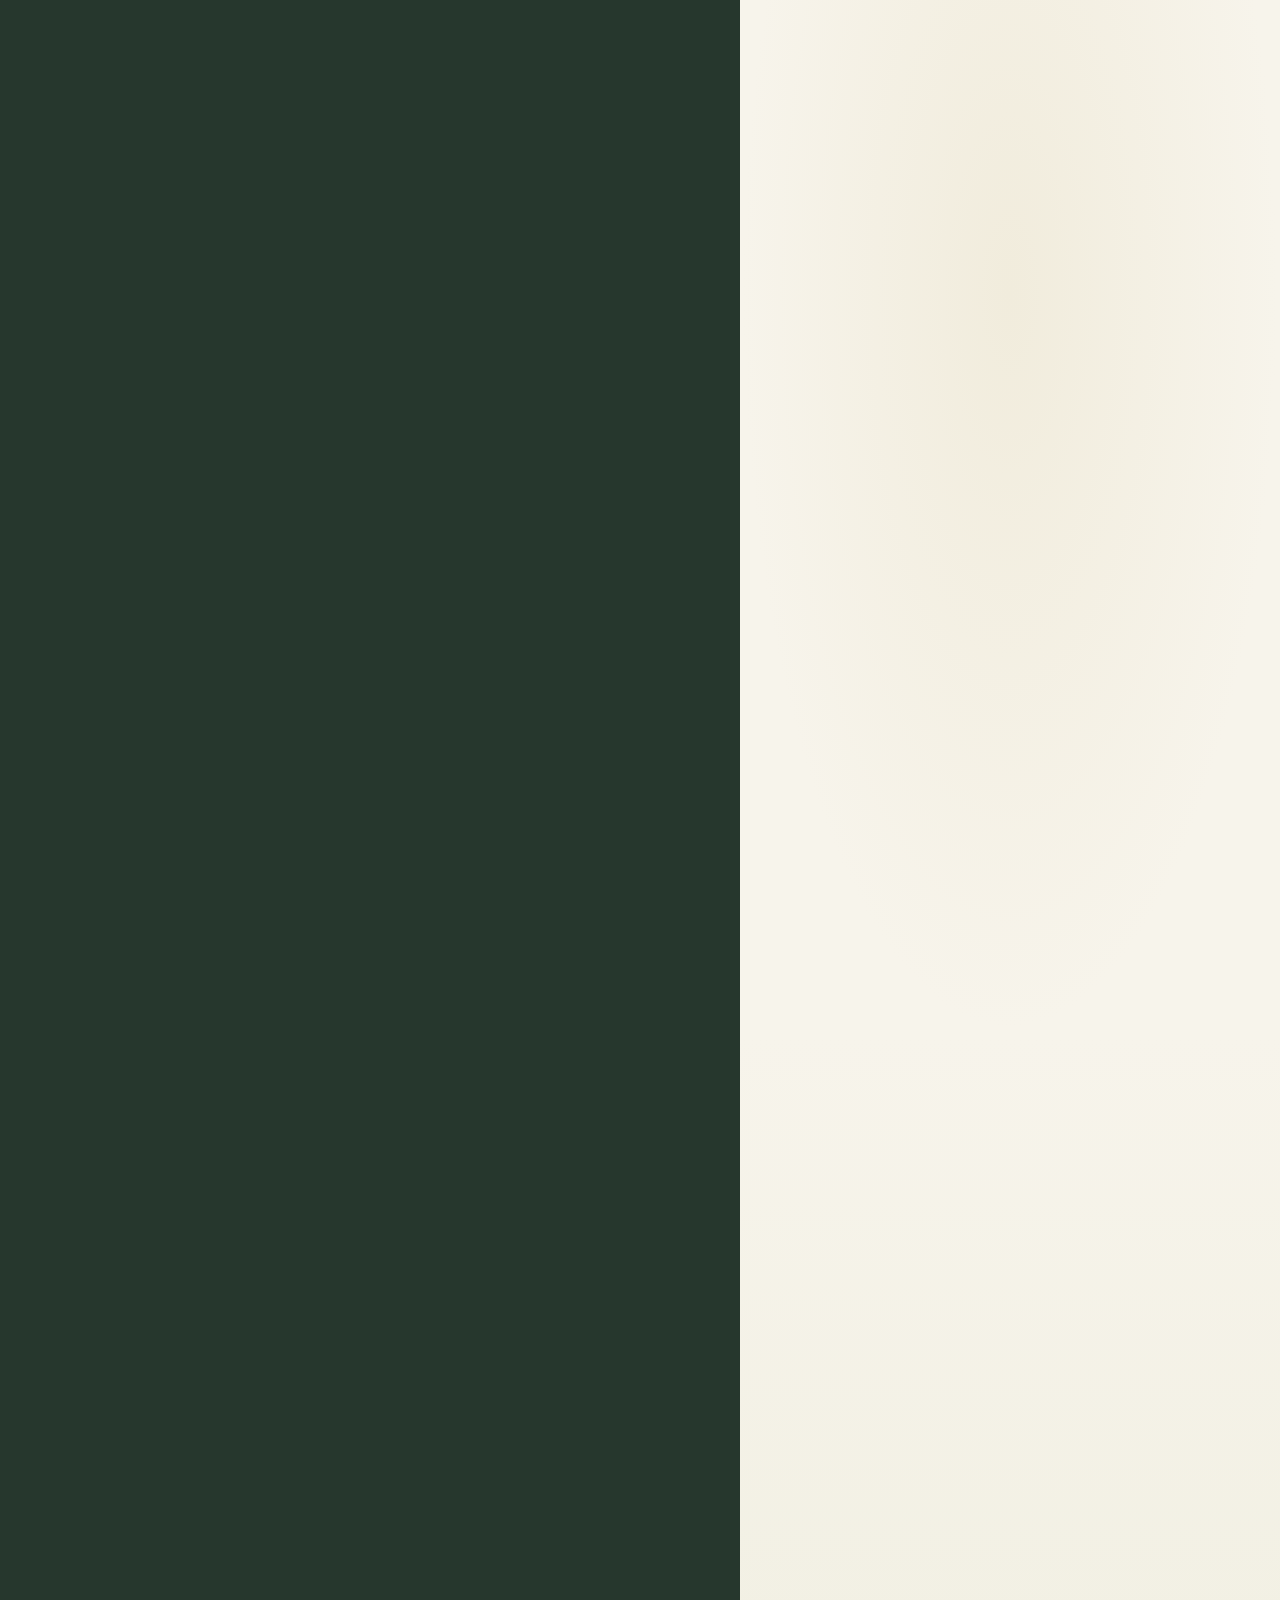
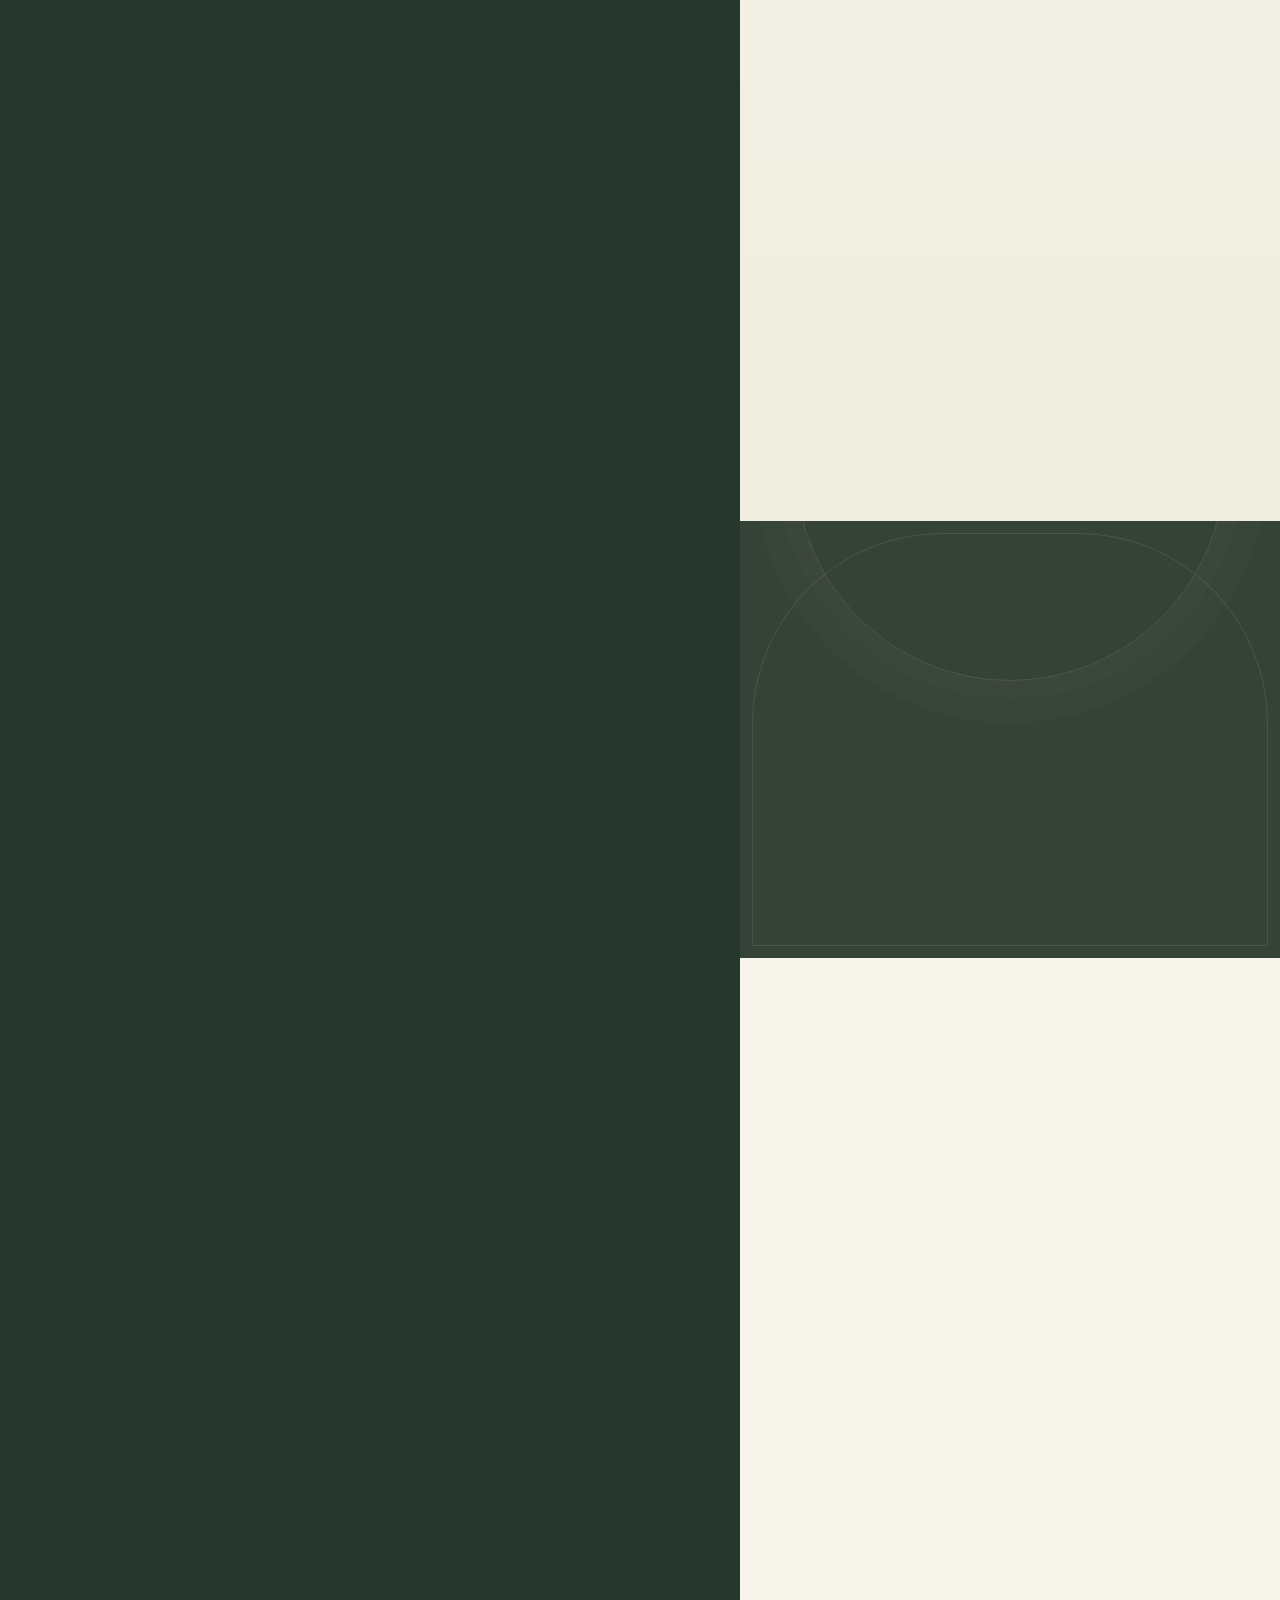
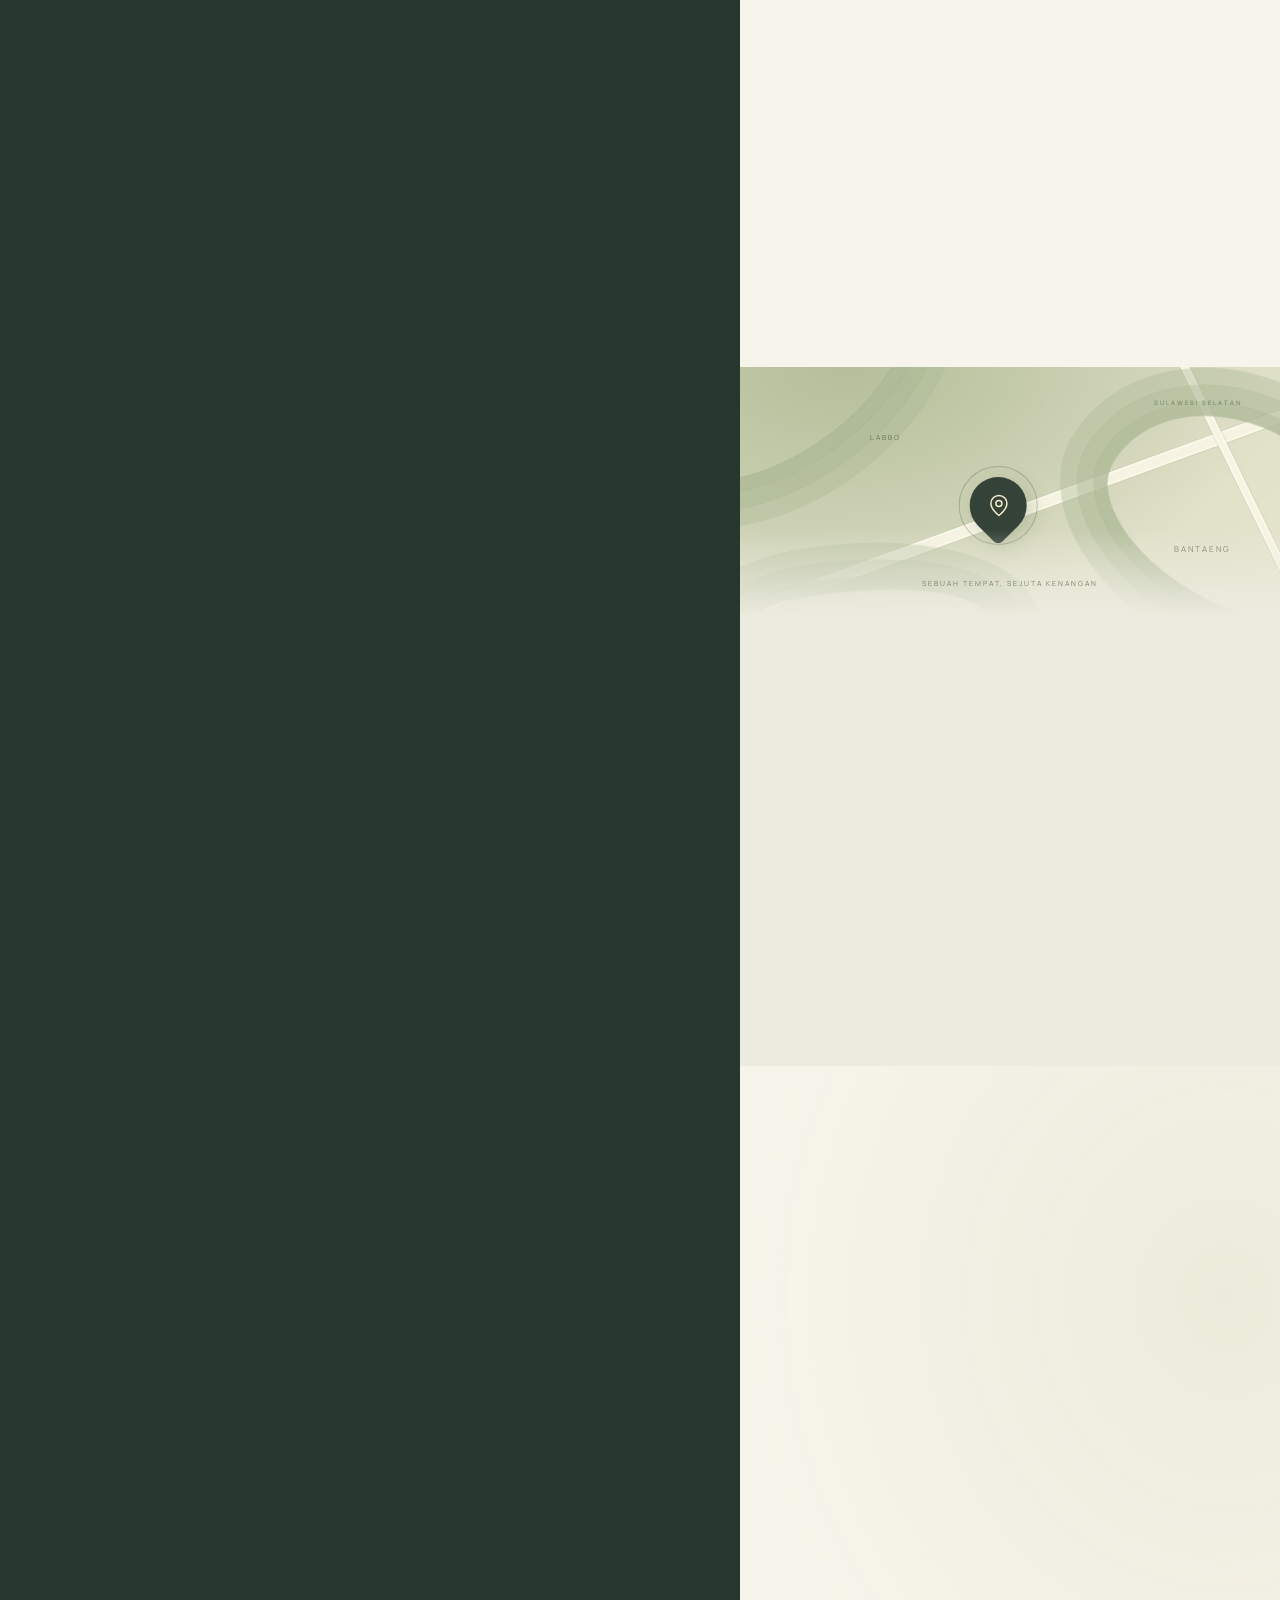
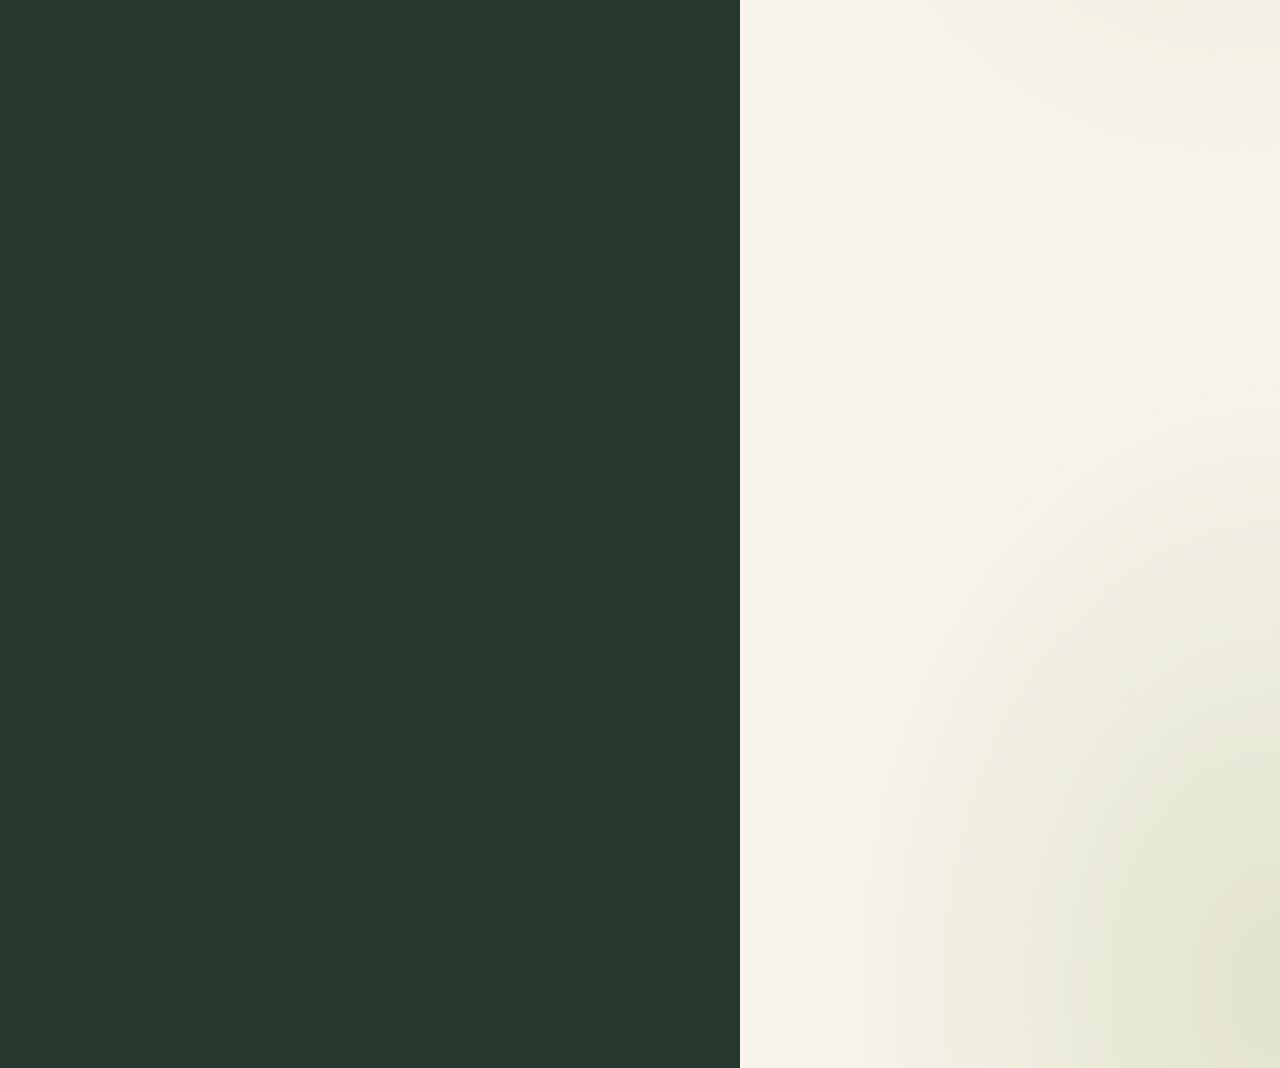
==== commit f944a547: "Simpan project lokal" ====
--- a/index.html
+++ b/index.html
@@ -6,7 +6,7 @@
   <meta name="viewport" content="width=device-width, initial-scale=1, viewport-fit=cover">
   <meta name="theme-color" content="#344237">
   <meta name="description"
-    content="Undangan pernikahan Sulis Saputri & M. Parhan Pawis. Minggu, 25 Oktober 2026, pukul 10.00 WITA. Panjang Selatan, Desa Labbo, Bantaeng.">
+    content="Undangan pernikahan Sulis Saputri & M. Parhan Pawis. Minggu, 25 Oktober 2026, pukul 11.00 WITA. Panjang Selatan, Desa Labbo, Bantaeng.">
   <title>Lili & Parhan — Sebuah Janji, Selamanya</title>
   <link rel="icon" href="assets/favicon.svg" type="image/svg+xml">
   <link rel="preload" href="assets/cormorant-regular.ttf" as="font" type="font/ttf" crossorigin>
@@ -63,6 +63,9 @@
         <circle cx="12" cy="12" r="9" />
         <path d="M12 7v5l3 2" />
       </symbol>
+      <symbol id="i-gift" viewBox="0 0 24 24"><path d="M3 9h18v4H3zM5 13v8h14v-8M12 9v12"/><path d="M12 9H8a3 3 0 1 1 3-3l1 3Zm0 0h4a3 3 0 1 0-3-3l-1 3Z"/></symbol>
+      <symbol id="i-expand" viewBox="0 0 24 24"><path d="M8 3H3v5m13-5h5v5M3 16v5h5m13-5v5h-5"/></symbol>
+      <symbol id="i-close" viewBox="0 0 24 24"><path d="m6 6 12 12M6 18 18 6"/></symbol>
     </defs>
   </svg>
 
@@ -163,6 +166,38 @@
         </div>
       </section>
 
+      <section id="galeri" class="gallery-section section-pad section-anchor" aria-labelledby="gallery-title">
+        <div class="section-heading reveal">
+          <span class="eyebrow">A LITTLE GLIMPSE OF US</span>
+          <h2 id="gallery-title" class="section-title">Kepingan cerita,<br><em>satu selamanya.</em></h2>
+          <p class="body-copy">Bersamamu, hal sederhana<br>menjadi begitu berarti.</p>
+        </div>
+        <div class="photo-grid">
+          <figure class="photo-feature reveal">
+            <button type="button" class="photo-button" data-gallery-item data-caption="Lili & Parhan · Bersama dalam kehangatan" aria-label="Perbesar foto Lili dan Parhan dengan busana bernuansa krem">
+              <img src="assets/moment-01.webp" width="1122" height="1402" loading="lazy" decoding="async" alt="Lili berhijab krem bersandar di bahu Parhan yang mengenakan jas krem, dengan latar taman">
+              <span class="photo-expand" aria-hidden="true"><svg class="icon"><use href="#i-expand"/></svg></span>
+            </button>
+            <figcaption><span>LILI & PARHAN</span><span>01 / 03</span></figcaption>
+          </figure>
+          <figure class="photo-small reveal">
+            <button type="button" class="photo-button" data-gallery-item data-caption="Lili & Parhan · Dalam setiap kebersamaan" aria-label="Perbesar foto Lili dan Parhan dengan busana hitam dan putih">
+              <img src="assets/moment-02.webp" width="1374" height="1145" loading="lazy" decoding="async" alt="Lili dan Parhan duduk berdampingan dengan busana hitam dan putih di antara dekorasi bunga">
+              <span class="photo-expand" aria-hidden="true"><svg class="icon"><use href="#i-expand"/></svg></span>
+            </button>
+            <figcaption>02 / 03</figcaption>
+          </figure>
+          <figure class="photo-small reveal">
+            <button type="button" class="photo-button" data-gallery-item data-caption="Lili & Parhan · Sebuah janji, selamanya" aria-label="Perbesar foto Lili dan Parhan tersenyum bersama di taman">
+              <img src="assets/moment-03.webp" width="1122" height="1402" loading="lazy" decoding="async" alt="Lili meletakkan tangan di bahu Parhan, keduanya tersenyum dalam busana bernuansa krem">
+              <span class="photo-expand" aria-hidden="true"><svg class="icon"><use href="#i-expand"/></svg></span>
+            </button>
+            <figcaption>03 / 03</figcaption>
+          </figure>
+        </div>
+        <p class="gallery-hint reveal"><svg class="icon" aria-hidden="true"><use href="#i-expand"/></svg>Sentuh foto untuk melihat lebih dekat</p>
+      </section>
+
       <section class="promise-section section-pad">
         <div class="promise-ring" aria-hidden="true"></div>
         <div class="reveal"><svg class="icon promise-flower" aria-hidden="true">
@@ -186,7 +221,7 @@
             <div class="event-date"><span>MINGGU</span><strong>25</strong><span>OKTOBER<br>2026</span></div>
             <div class="event-time"><svg class="icon">
                 <use href="#i-clock" />
-              </svg><span>Pukul 10.00 WITA</span></div>
+              </svg><span>Pukul 11.00 WITA</span></div>
             <div class="event-rule"></div>
             <p class="event-address">Panjang Selatan, Desa Labbo</p>
             <p class="event-region">Kec. Tompobulu, Kab. Bantaeng</p><button class="button button-outline"
@@ -234,6 +269,21 @@
         </div>
       </section>
 
+      <section id="hadiah" class="gift-section section-pad section-anchor" aria-labelledby="gift-title">
+        <div class="section-heading reveal">
+          <span class="gift-ornament" aria-hidden="true"><svg class="icon"><use href="#i-gift"/></svg></span>
+          <span class="eyebrow">WITH LOVE & GRATITUDE</span>
+          <h2 id="gift-title" class="section-title">Tanda <em>kasih</em></h2>
+          <p class="body-copy">Kehadiran dan doa restu Anda adalah hadiah terindah bagi kami. Jika ingin berbagi tanda kasih, Anda dapat mengirimkannya melalui rekening berikut.</p>
+        </div>
+        <article class="gift-card reveal" aria-label="Rekening hadiah pernikahan SeaBank atas nama M. Parhan Pawis">
+          <div class="gift-card-top"><span class="bank-name">SeaBank<span class="bank-dot" aria-hidden="true"></span></span><svg class="icon" aria-hidden="true"><use href="#i-sparkle"/></svg></div>
+          <div class="gift-account"><span class="account-label">NOMOR REKENING</span><p class="account-number" id="account-number">901891764225</p><span class="account-label">ATAS NAMA</span><p class="account-owner">M. Parhan Pawis</p></div>
+          <button type="button" id="copy-account" class="button button-primary" aria-label="Salin nomor rekening SeaBank 901891764225"><svg class="icon" aria-hidden="true"><use href="#i-copy"/></svg>Salin Nomor Rekening</button>
+        </article>
+        <p class="gift-thanks reveal">Terima kasih untuk setiap doa dan tanda kasih.</p>
+      </section>
+
       <section id="penutup" class="closing-section section-anchor section-pad">
         <div class="reveal">
           <div class="closing-seal">L<span>&</span>P</div><span class="eyebrow">DENGAN SEGENAP HATI</span>
@@ -250,6 +300,12 @@
         </div>
       </section>
     </main>
+
+    <dialog id="gallery-dialog" class="gallery-dialog" aria-labelledby="gallery-dialog-title">
+      <div class="gallery-dialog-header"><span id="gallery-dialog-title">Lili & Parhan</span><button type="button" id="gallery-close" class="gallery-control" aria-label="Tutup foto" autofocus><svg class="icon" aria-hidden="true"><use href="#i-close"/></svg></button></div>
+      <img id="gallery-full" alt="">
+      <div class="gallery-dialog-footer"><button type="button" id="gallery-prev" class="gallery-control" aria-label="Foto sebelumnya"><svg class="icon" aria-hidden="true"><use href="#i-arrow"/></svg></button><p id="gallery-caption" aria-live="polite"></p><button type="button" id="gallery-next" class="gallery-control" aria-label="Foto berikutnya"><svg class="icon" aria-hidden="true"><use href="#i-arrow"/></svg></button></div>
+    </dialog>
 
     <canvas id="petals" aria-hidden="true"></canvas>
     <button id="music-toggle" class="music-toggle" type="button" aria-label="Nyalakan musik" aria-pressed="false"><svg
@@ -265,12 +321,12 @@
           <use href="#i-calendar" />
         </svg><span>Acara</span></a><a href="#lokasi"><svg class="icon">
           <use href="#i-pin" />
-        </svg><span>Lokasi</span></a></nav>
+        </svg><span>Lokasi</span></a><a href="#hadiah"><svg class="icon"><use href="#i-gift"/></svg><span>Hadiah</span></a></nav>
     <div id="toast" role="status" aria-live="polite"></div>
   </div>
   <noscript>
     <div class="noscript-note">Aktifkan JavaScript untuk menikmati animasi undangan. Akad Lili & Parhan: Minggu, 25
-      Oktober 2026, pukul 10.00 WITA, Panjang Selatan, Desa Labbo, Kec. Tompobulu, Kab. Bantaeng.</div>
+      Oktober 2026, pukul 11.00 WITA, Panjang Selatan, Desa Labbo, Kec. Tompobulu, Kab. Bantaeng.</div>
   </noscript>
 </body>
 
--- a/style.css
+++ b/style.css
@@ -20,11 +20,64 @@
 @media(max-width:540px){.section-pad{padding-left:30px;padding-right:30px}.cover-heading h1{font-size:14vw}.hero-heading h2{font-size:15vw}.cover-heading{top:20%}.cover-heading .eyebrow{font-size:7px}.cover-couple{height:33%;bottom:29.5%}.guest-card{bottom:5.5%;padding:15px 18px 12px;width:80%}.hero-heading{top:20%}.hero-couple{height:36%;bottom:24%}.hero-bottom{bottom:52px}.hero{min-height:720px}.section-title{font-size:41px}.couple-section .section-title{font-size:38px}.event-section{padding-left:26px;padding-right:26px}.event-date{gap:10px}.event-date>strong{padding:0 14px}.event-card-inner{padding-left:15px;padding-right:15px}.promise-section{padding-left:34px;padding-right:34px}.closing-section .section-title{font-size:37px}.cover-date{font-size:9px}}
 @media(max-height:740px){.cover-heading{top:17%}.cover-heading h1{margin:4px 0 8px}.cover-couple{height:31%;bottom:31%}.cover-edition{top:27px;font-size:7px}.guest-card{bottom:5%;padding-top:10px;padding-bottom:8px}.guest-name{font-size:22px;margin-bottom:8px}.guest-footnote{margin-top:7px;font-size:7px}.guest-card .button{min-height:39px;padding-top:9px;padding-bottom:9px}.cover-border{inset:12px}}
 @media(max-width:360px){.section-pad{padding-left:23px;padding-right:23px}.cover-heading h1{font-size:49px}.guest-card{width:82%}.guest-name{font-size:21px}.eyebrow{letter-spacing:2px;font-size:8px}.portrait-stage{height:352px}.portrait-stage img{height:290px}.section-title{font-size:38px}.bride-bio h3,.groom-bio h3{font-size:41px}.event-card-inner{padding-left:10px;padding-right:10px}.event-date{gap:5px}.event-date>strong{font-size:75px;padding:0 12px}.dock{width:286px}.promise-quote{font-size:27px}}
-@media(prefers-reduced-motion:reduce){html{scroll-behavior:auto}*,*:before,*:after{animation:none!important;transition:none!important}.reveal{opacity:1;transform:none}#petals{display:none}.is-opening .cover{opacity:0}.scene{translate:none!important}}
+@media(prefers-reduced-motion:reduce){html{scroll-behavior:auto}*,*:before,*:after{animation:none!important;transition:none!important}.reveal{opacity:1;transform:none}#petals{display:none}.is-opening .cover{opacity:0}.scene{translate:none!important}}
 /* Keep the opening reachable on unusually short phone and landscape screens. */
 @media(max-height:560px){.cover{min-height:0}.cover-heading{top:12%}.cover-heading h1{font-size:45px}.cover-couple{height:28%;bottom:36%}.guest-card{bottom:4%;padding:8px 15px}.guest-name{font-size:19px;line-height:1.2}.cover-edition{top:18px;font-size:6px}.guest-footnote{font-size:6px}.cover-border{inset:8px}}
-@media(max-height:460px) and (min-width:600px){.cover-heading{top:23%;left:4%;right:49%}.cover-heading h1{font-size:36px}.cover-heading .eyebrow{font-size:6px;letter-spacing:1.5px}.cover-date{font-size:7px;letter-spacing:1px;gap:6px}.cover-date>span{width:15px}.cover-couple{left:27%;height:40%;bottom:8%}.guest-card{left:74%;width:43%;bottom:50%;transform:translate(-50%,50%)}.guest-card .button{font-size:8px;padding-left:10px;padding-right:10px;gap:8px}.guest-name{font-size:19px}}
+@media(max-height:460px) and (min-width:600px){.cover-heading{top:23%;left:4%;right:49%}.cover-heading h1{font-size:36px}.cover-heading .eyebrow{font-size:6px;letter-spacing:1.5px}.cover-date{font-size:7px;letter-spacing:1px;gap:6px}.cover-date>span{width:15px}.cover-couple{left:27%;height:40%;bottom:8%}.guest-card{left:74%;width:43%;bottom:50%;transform:translate(-50%,50%)}.guest-card .button{font-size:8px;padding-left:10px;padding-right:10px;gap:8px}.guest-name{font-size:19px}}
 .has-long-guest .guest-name{font-family:var(--sans);font-size:12px;font-weight:600;line-height:1.6;max-height:5em;overflow-y:auto;margin-top:5px}
 .has-long-guest .cover-couple{bottom:34%;height:29%}
-@media(max-height:460px) and (min-width:600px){.has-long-guest .cover-couple{bottom:8%;height:40%}}
-#petals{z-index:42}
+@media(max-height:460px) and (min-width:600px){.has-long-guest .cover-couple{bottom:8%;height:40%}}
+#petals{z-index:42}
+/* Photographs are arranged as a framed editorial triptych. */
+.gallery-section{background:linear-gradient(180deg,var(--paper),#eeedde);padding-top:0;padding-bottom:63px}
+.gallery-section .section-title{margin-top:17px;font-size:42px}
+.gallery-section .body-copy{margin-top:20px}
+.photo-grid{display:grid;grid-template-columns:minmax(0,1fr) minmax(0,1fr);gap:14px;max-width:370px;margin:34px auto 0}
+.photo-grid figure{margin:0;min-width:0}
+.photo-feature{grid-column:1/-1}
+.photo-button{display:block;width:100%;position:relative;padding:5px;border:1px solid #bdb597;background:#fffdf3;box-shadow:0 10px 24px #4650320c;overflow:hidden;isolation:isolate}
+.photo-feature .photo-button{border-radius:170px 170px 3px 3px;padding:7px}
+.photo-button img{width:100%;height:auto;object-fit:cover;transition:transform .8s cubic-bezier(.2,.65,.3,1)}
+.photo-feature img{aspect-ratio:4/5;border-radius:160px 160px 1px 1px}
+.photo-small img{aspect-ratio:4/5;height:100%;object-position:50% 34%}
+.photo-small:nth-child(3){margin-top:25px}
+.photo-expand{position:absolute;right:14px;bottom:14px;background:#faf6e8dc;color:var(--green);height:32px;width:32px;border:1px solid #fffae8;border-radius:50%;display:grid;place-items:center;backdrop-filter:blur(6px);transition:background .25s}
+.photo-expand .icon{width:14px;height:14px}
+.photo-button:hover .photo-expand{background:#fffbed}
+.photo-grid figcaption{display:flex;justify-content:space-between;padding:10px 2px 0;font-size:7px;letter-spacing:2px;color:#909479;line-height:1.5}
+.gallery-hint{display:flex;align-items:center;justify-content:center;gap:8px;font-size:9px;color:#858b72;margin-top:23px}
+.gallery-hint .icon{width:12px;height:12px}
+@media(hover:hover){.photo-button:hover img{transform:scale(1.025)}}
+/* The optional gift shares the invitation's stone and brass palette. */
+.gift-section{background:radial-gradient(ellipse at 90% 30%,#e7e7d3aa,transparent 70%),var(--paper);padding-top:67px;padding-bottom:59px}
+.gift-ornament{display:grid;place-items:center;height:58px;width:58px;margin:0 auto 24px;border:1px solid #c9c2a4;border-radius:50%;color:#9e9164;box-shadow:0 0 0 5px #e8e5d538}
+.gift-ornament .icon{width:25px;height:25px;stroke-width:1.2}
+.gift-section .section-title{margin-top:14px;font-size:46px}
+.gift-section .body-copy{max-width:330px;margin:22px auto 0}
+.gift-card{max-width:354px;margin:30px auto 0;padding:25px 26px 24px;text-align:left;border:1px solid #cfc6ad;border-radius:5px;background:linear-gradient(135deg,#fffcf3,#ebe6d5);box-shadow:0 15px 30px #4451310a;position:relative;isolation:isolate;overflow:hidden}
+.gift-card:before{content:'';position:absolute;width:170px;height:170px;right:-86px;top:35px;border:1px solid #c9bc9759;border-radius:50%;box-shadow:0 0 0 16px #d3c8a522,0 0 0 17px #c9bc9738,0 0 0 34px #d3c8a515,0 0 0 35px #c9bc9738;z-index:-1}
+.gift-card-top{display:flex;justify-content:space-between;align-items:center;padding-bottom:20px;border-bottom:1px solid #d3cbb560}
+.bank-name{font-size:20px;font-weight:600;letter-spacing:-.7px;line-height:1.4;display:flex;gap:5px;align-items:center}
+.bank-dot{width:5px;height:5px;border-radius:50%;background:#bc8557;margin-top:7px}
+.gift-card-top>.icon{color:#b7a06c;width:23px;height:23px;stroke-width:1}
+.gift-account{padding:24px 0 21px}
+.account-label{display:block;font-size:7px;letter-spacing:1.7px;color:#8b8c73}
+.account-number{font-family:var(--sans);font-variant-numeric:tabular-nums;letter-spacing:1.8px;font-size:22px;line-height:1.5;font-weight:600;margin:7px 0 17px;user-select:all;overflow-wrap:anywhere}
+.account-owner{font-family:var(--serif);font-size:25px;line-height:1.3;margin-top:6px}
+.gift-card .button{width:100%;font-size:11px;min-height:46px}
+.gift-thanks{font-family:var(--serif);font-size:19px;font-style:italic;line-height:1.5;color:#929478;margin-top:23px}
+.is-gallery-open{overflow:hidden}
+.gallery-dialog{width:min(92vw,720px);max-width:720px;max-height:calc(100svh - 26px);padding:0;border:0;background:transparent;color:#fbf4de;overflow:auto;overscroll-behavior:contain}
+.gallery-dialog::backdrop{background:#15231ceF;backdrop-filter:blur(9px)}
+.gallery-dialog-header{display:flex;align-items:center;justify-content:space-between;margin-bottom:10px}
+#gallery-dialog-title{font-family:var(--serif);font-size:28px}
+.gallery-control{display:grid;place-items:center;min-width:44px;min-height:44px;color:#f7edd5;background:#e5dbbc12;border:1px solid #d0c6a54f;border-radius:50%;flex-shrink:0}
+.gallery-control:hover{background:#e5dbbc2b}
+.gallery-control:focus-visible{outline-color:#ede2c3;outline-offset:-4px}
+#gallery-full{display:block;margin:auto;max-height:calc(100svh - 165px);width:auto;max-width:100%;height:auto;object-fit:contain;border-radius:3px;background:#e9e3d3}
+.gallery-dialog-footer{display:flex;align-items:center;gap:14px;justify-content:space-between;padding-top:14px}
+#gallery-caption{font-size:10px;line-height:1.7;text-align:center;color:#e5dcc3;flex:1}
+#gallery-prev .icon{transform:rotate(180deg)}
+@media(max-width:360px){.gallery-section .section-title{font-size:37px}.photo-grid{gap:11px}.photo-expand{right:10px;bottom:10px;width:29px;height:29px}.gift-card{padding:22px}.account-number{font-size:20px;letter-spacing:1.3px}.gift-card .button{font-size:10px;padding-left:12px;padding-right:12px}.gift-thanks{font-size:18px}}
+@media(prefers-reduced-motion:reduce){.photo-button img{transition:none}.photo-button:hover img{transform:none}}
+#toast{max-width:min(330px,calc(100vw - 32px))}
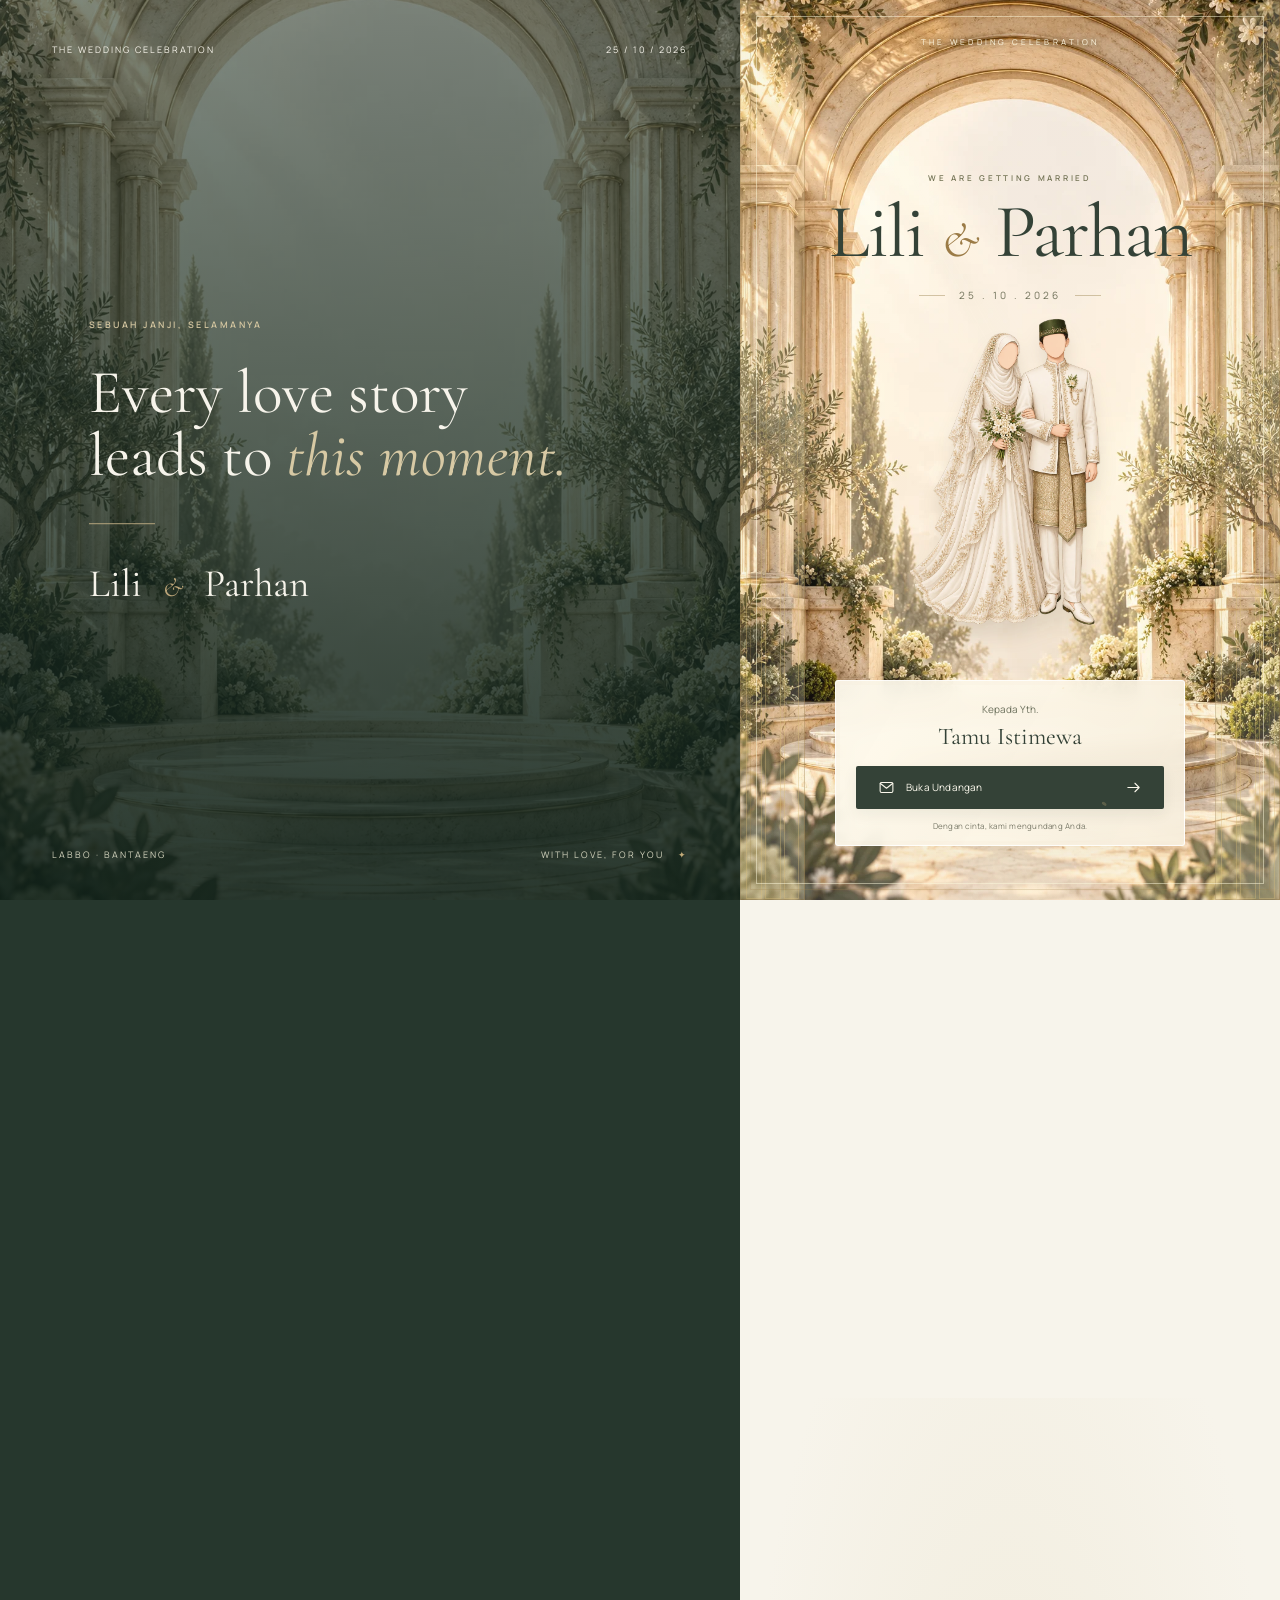
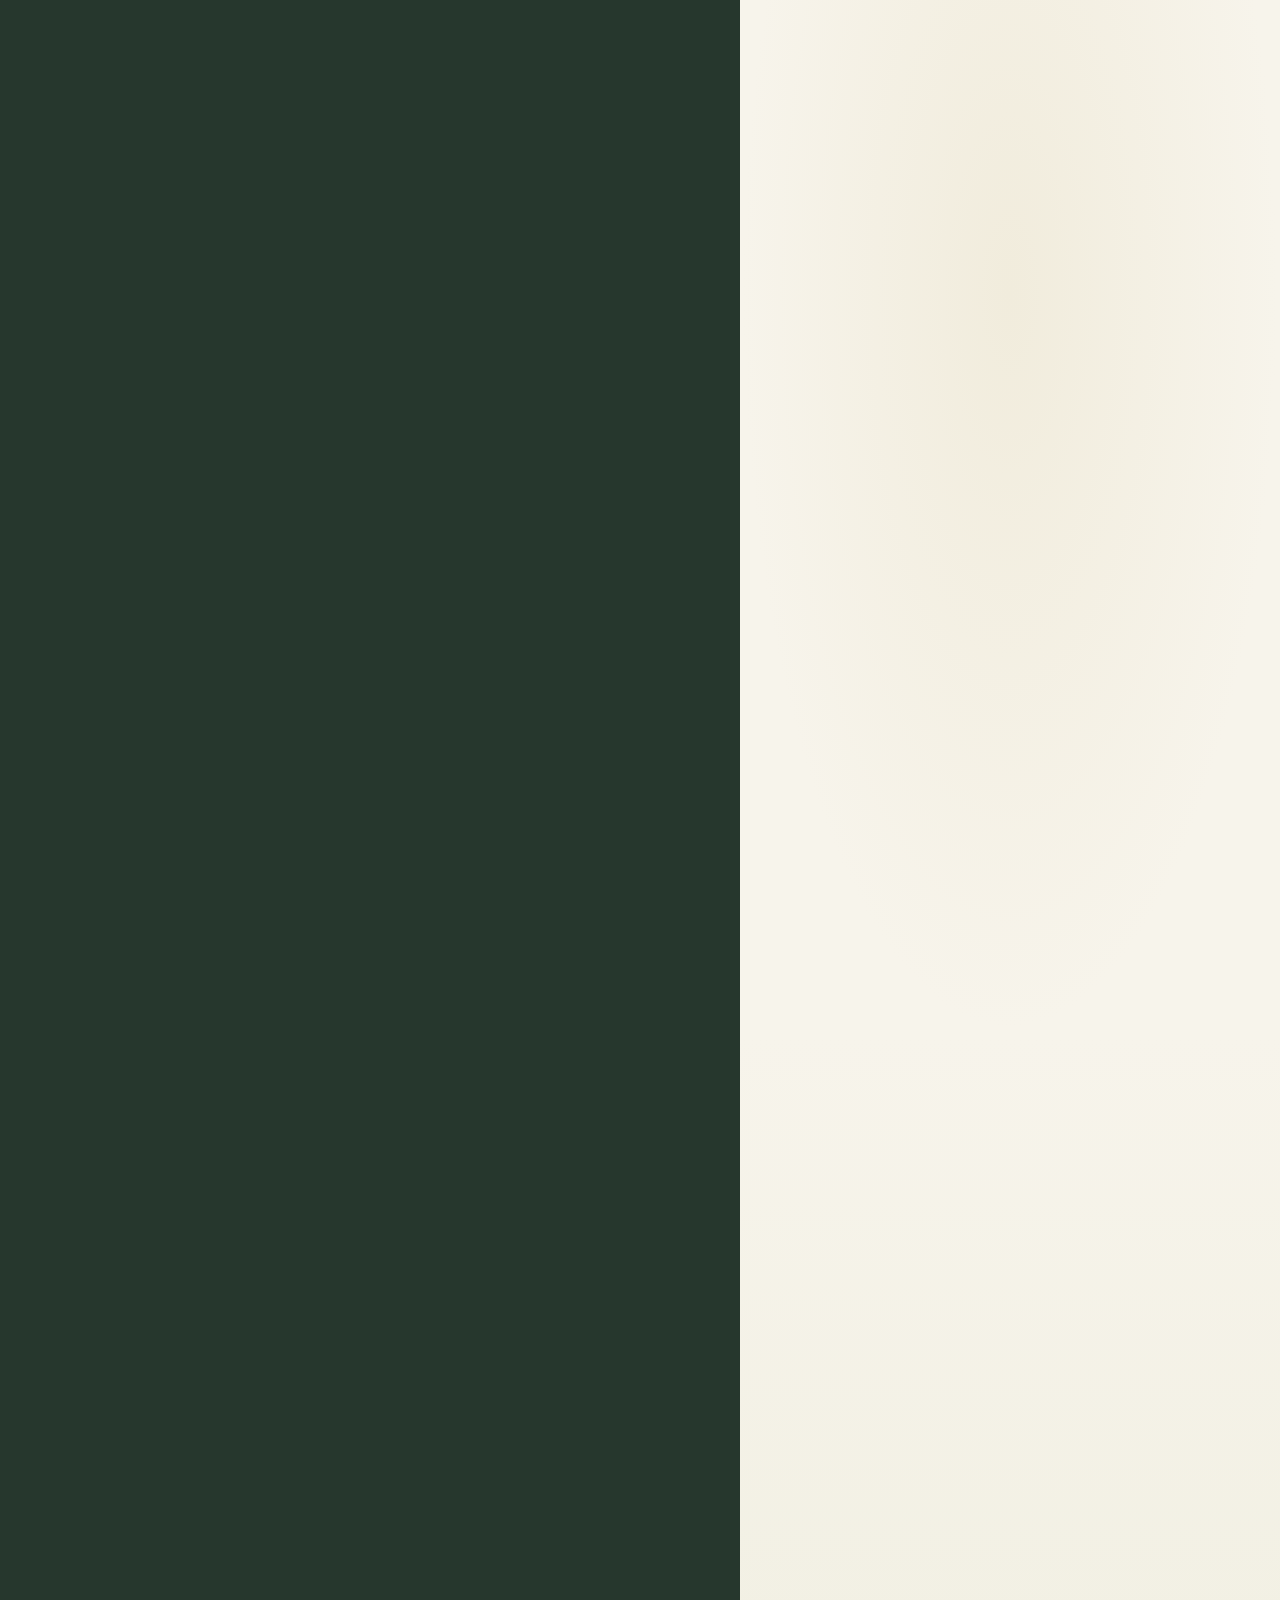
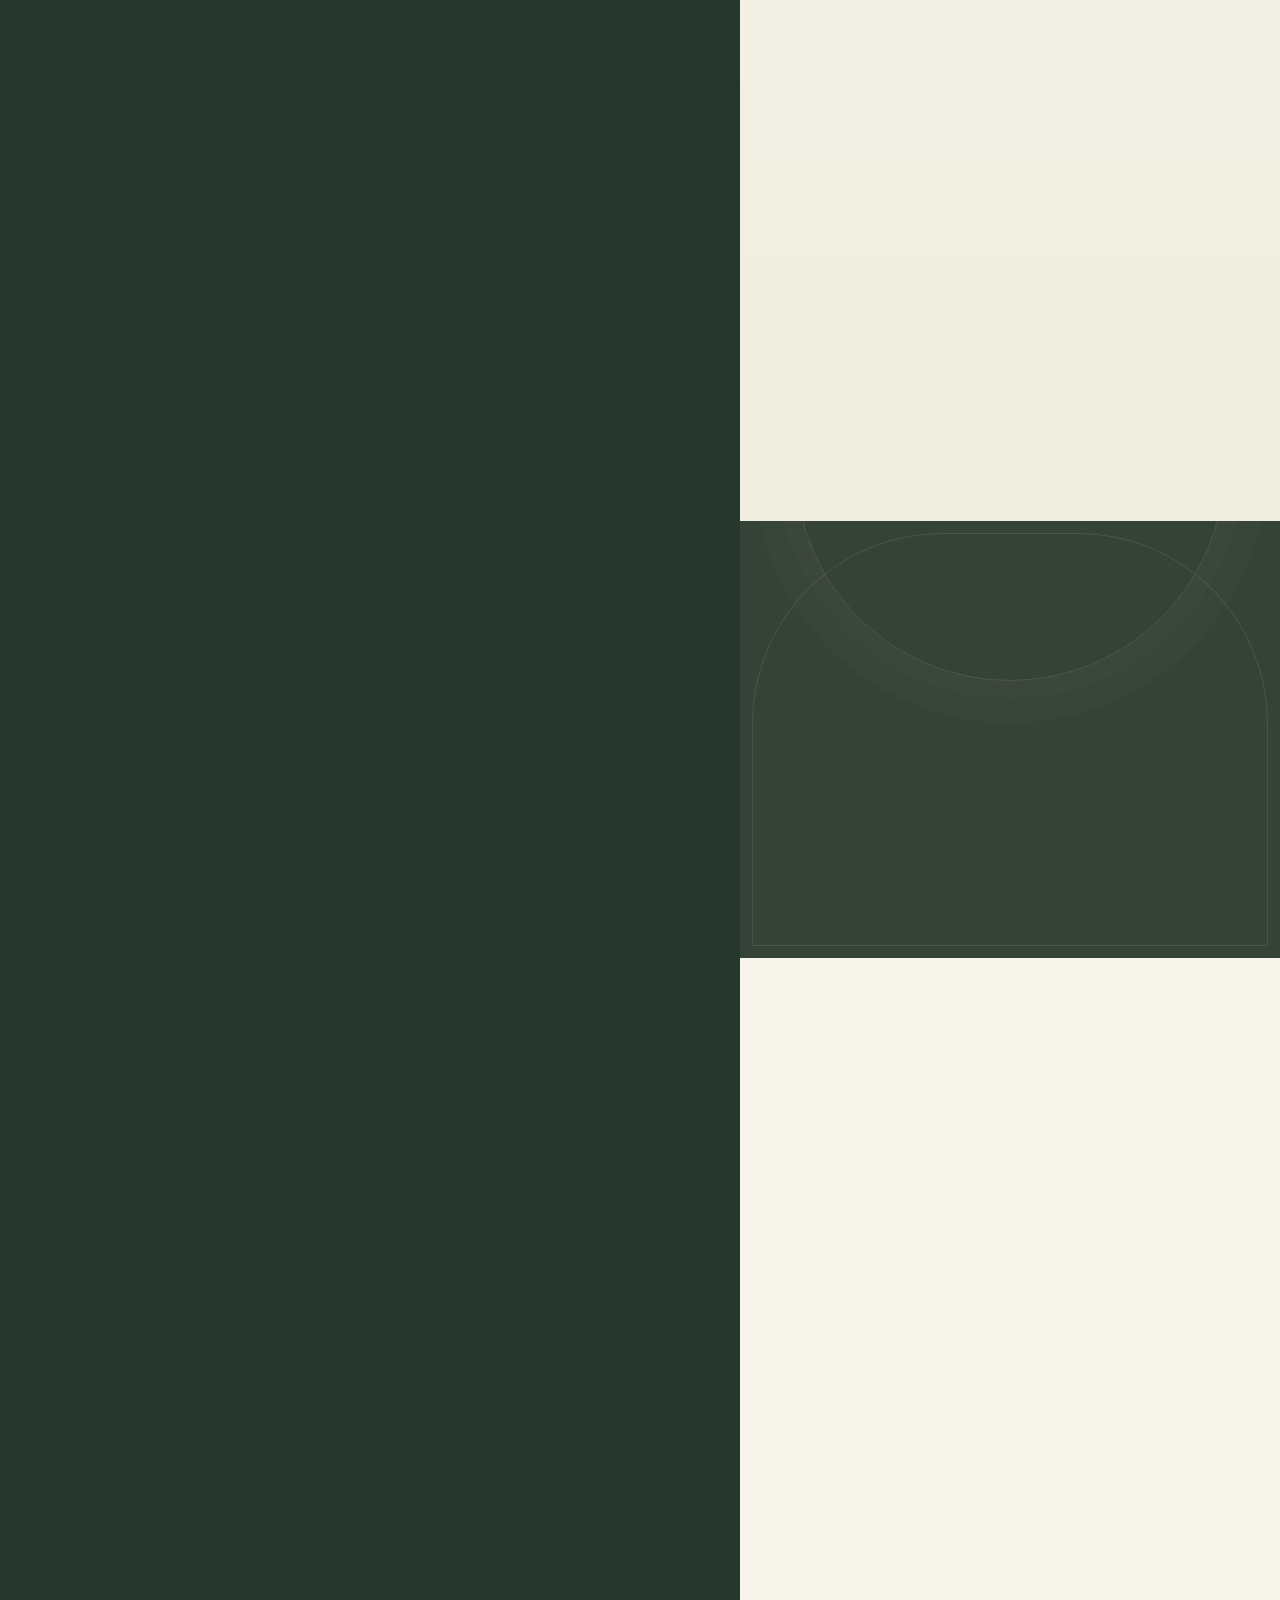
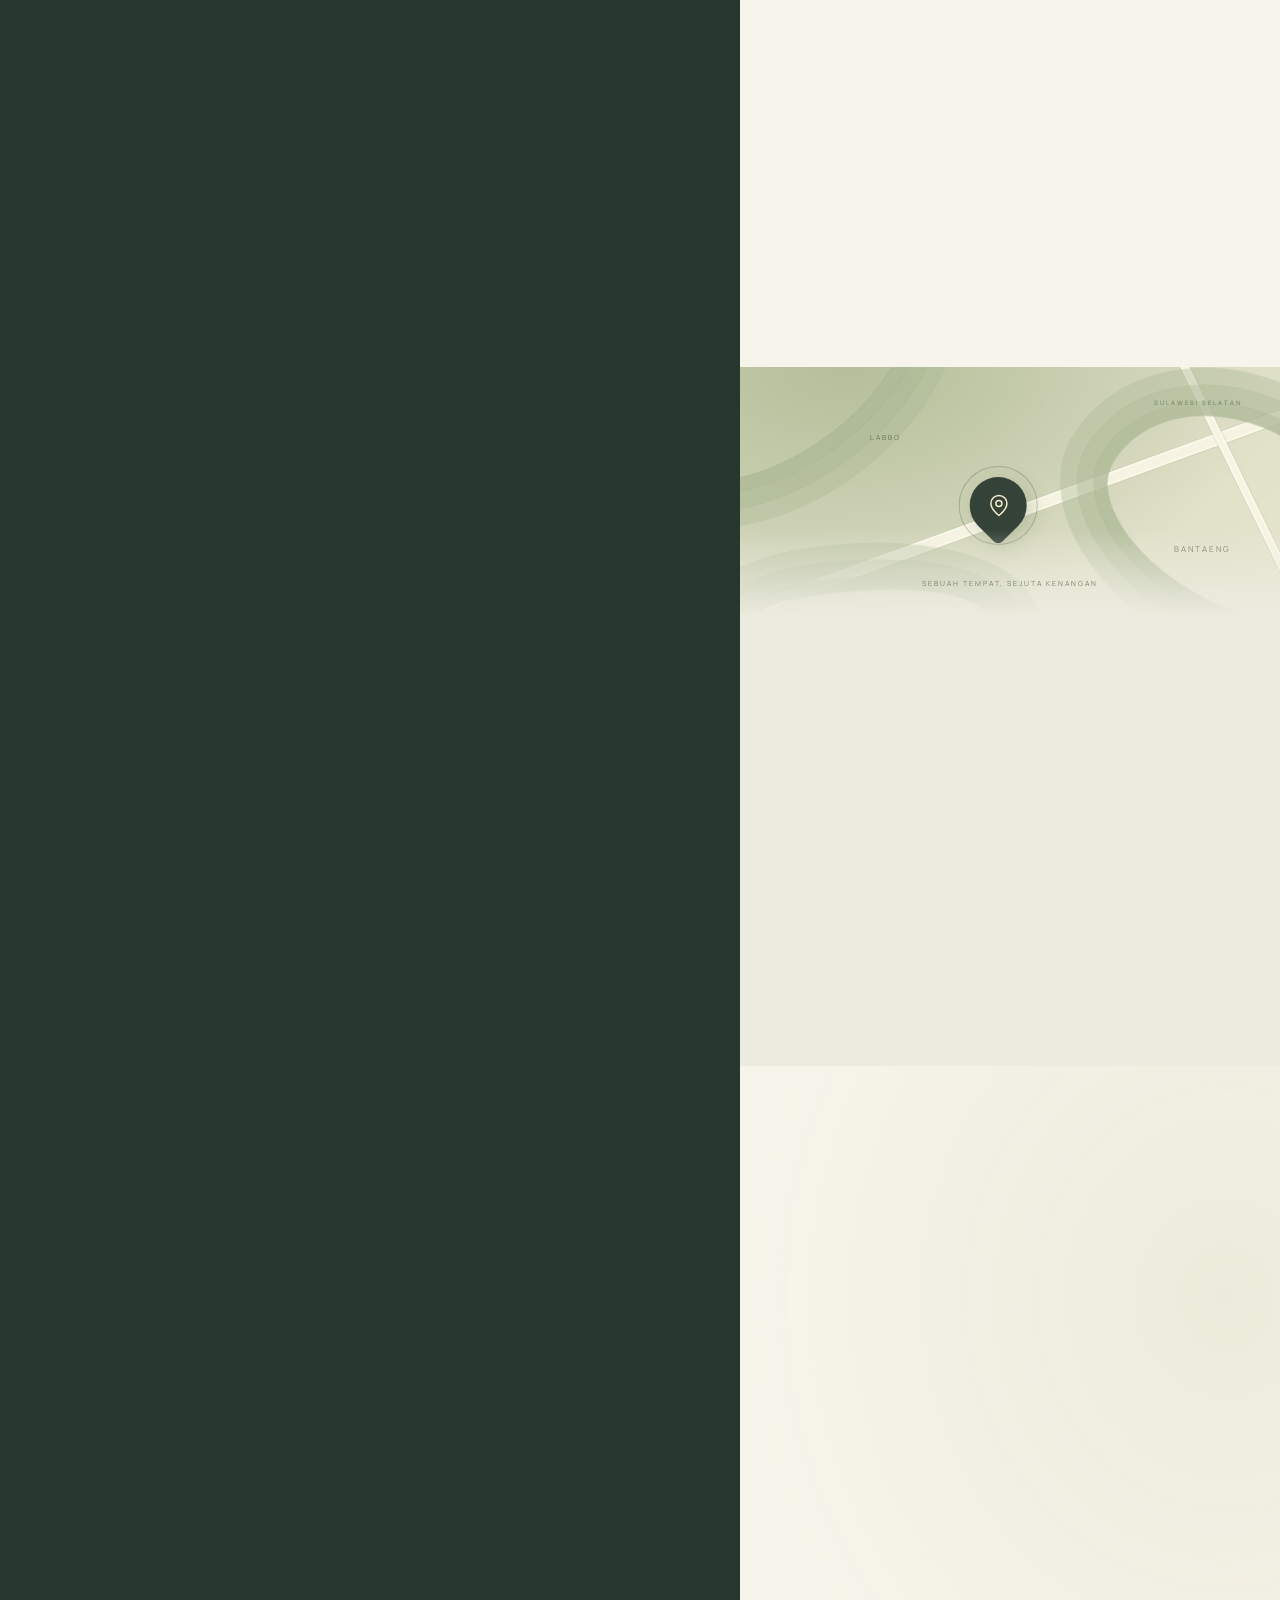
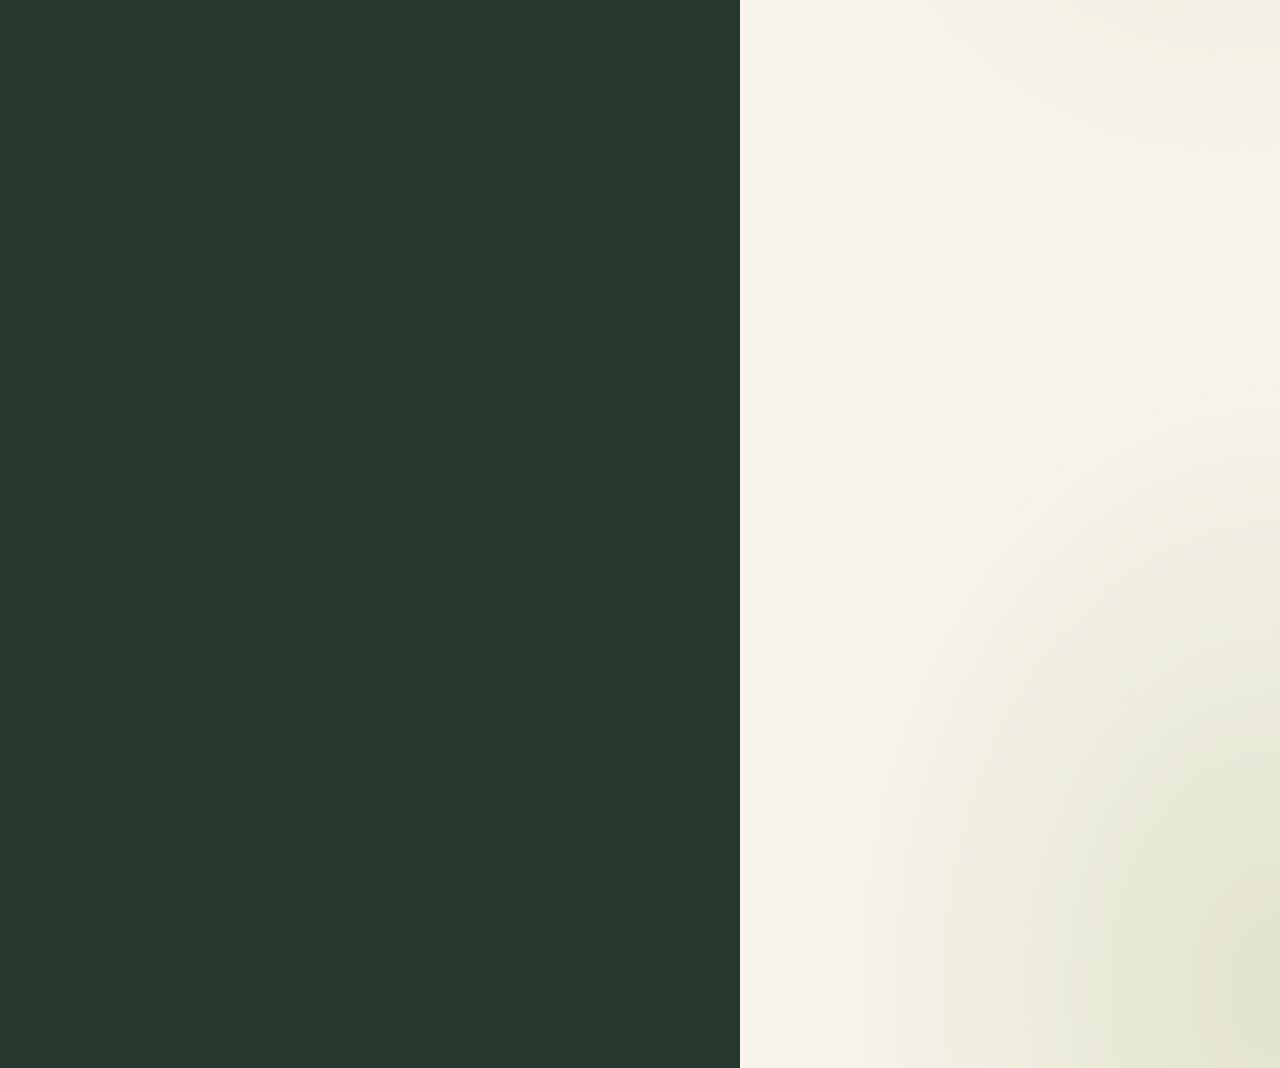
==== commit 9284c826: "tambah lagu" ====
--- a/index.html
+++ b/index.html
@@ -308,10 +308,12 @@
     </dialog>
 
     <canvas id="petals" aria-hidden="true"></canvas>
-    <button id="music-toggle" class="music-toggle" type="button" aria-label="Nyalakan musik" aria-pressed="false"><svg
-        class="icon">
-        <use href="#i-music" />
-      </svg><span class="sound-bars" aria-hidden="true"><i></i><i></i><i></i></span></button>
+    <audio id="wedding-audio" src="assets/wedding-song.mp3" preload="metadata" loop hidden></audio>
+    <button id="music-toggle" class="music-toggle" type="button" aria-label="Putar lagu" title="Putar lagu" aria-pressed="false" aria-controls="wedding-audio">
+      <svg class="icon music-icon-play" viewBox="0 0 24 24" aria-hidden="true"><path d="m8 5 11 7-11 7Z"/></svg>
+      <svg class="icon music-icon-pause" viewBox="0 0 24 24" aria-hidden="true"><path d="M8 5v14M16 5v14"/></svg>
+      <span id="music-status">Putar lagu</span>
+    </button>
     <nav class="dock" aria-label="Navigasi undangan"><a href="#home" class="is-active" aria-current="location"><svg
           class="icon">
           <use href="#i-home" />
--- a/style.css
+++ b/style.css
@@ -81,3 +81,11 @@
 @media(max-width:360px){.gallery-section .section-title{font-size:37px}.photo-grid{gap:11px}.photo-expand{right:10px;bottom:10px;width:29px;height:29px}.gift-card{padding:22px}.account-number{font-size:20px;letter-spacing:1.3px}.gift-card .button{font-size:10px;padding-left:12px;padding-right:12px}.gift-thanks{font-size:18px}}
 @media(prefers-reduced-motion:reduce){.photo-button img{transition:none}.photo-button:hover img{transform:none}}
 #toast{max-width:min(330px,calc(100vw - 32px))}
+/* A labeled playback control remains visible as the invitation is explored. */
+.music-toggle{width:auto;min-width:108px;height:42px;min-height:42px;padding:0 13px;gap:8px;border-radius:24px;font-size:10px;line-height:1.4;font-weight:600;top:max(22px,env(safe-area-inset-top));background:#f8f4e5f2}
+.music-toggle .icon{width:14px;height:14px}
+.music-toggle>.music-icon-play{display:block;fill:currentColor;stroke-width:1}
+.music-toggle>.music-icon-pause{display:none;stroke-width:3}
+.music-toggle.is-playing>.music-icon-play{display:none}
+.music-toggle.is-playing>.music-icon-pause{display:block}
+#music-status{white-space:nowrap}
